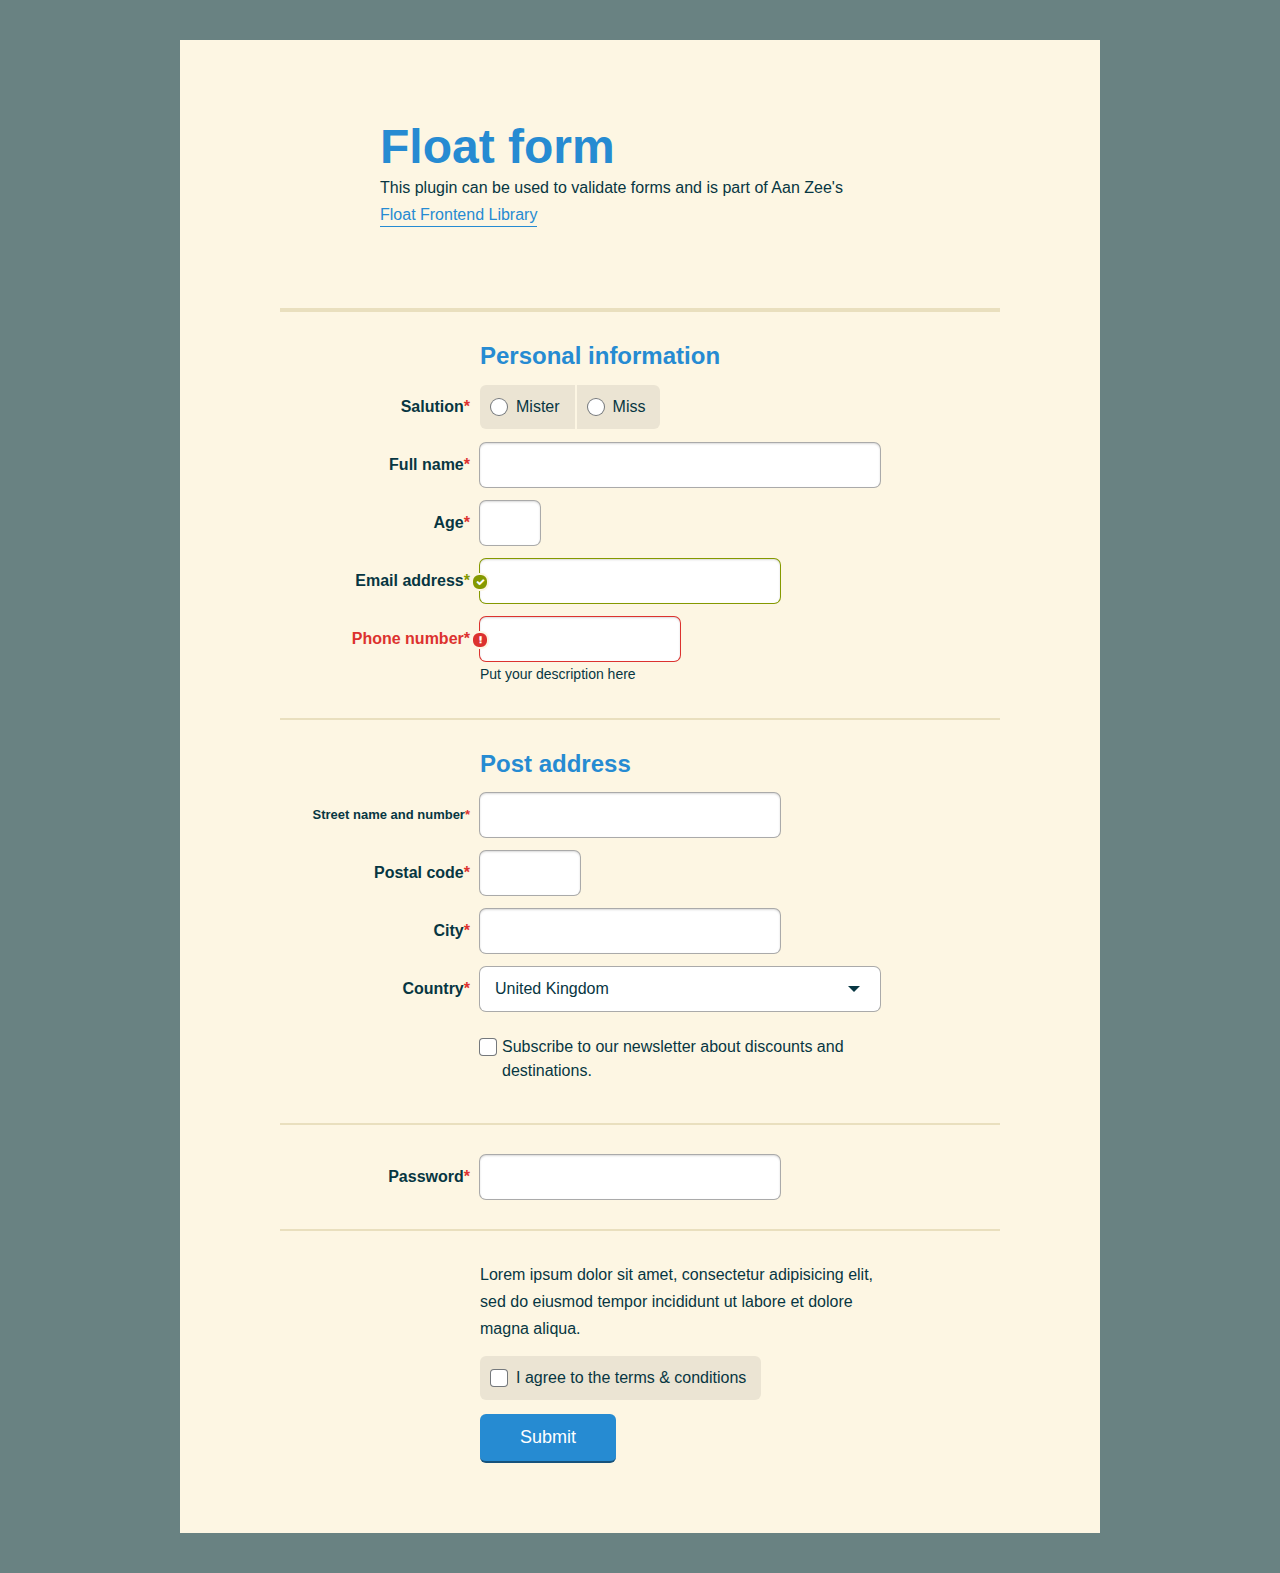
==== html/index.html @ d0cb0aff "Added icons for checkbox and validation" ====
<!DOCTYPE HTML>
<html lang="nl">
<head>
	<meta charset="utf-8">

	<title>Float form</title>
	<meta name="description" content="Simple forms" />

	<meta name="author" content="Aan Zee">
	<meta name="robots" content="index, follow">

	<!--[if lt IE 9]>
	<script src="http://html5shim.googlecode.com/svn/trunk/html5.js"></script>
	<![endif]-->

	<meta http-equiv="X-UA-Compatible" content="IE=edge,chrome=1">
	<meta name="viewport" content="initial-scale=1.0, maximum-scale=1, width=device-width, user-scalable=no">
	<meta name="format-detection" content="telephone=no">

	<link rel="stylesheet" href="../css/style.css">
</head>
<body>

	<div class="inner">

		<form action="#" class="flt-form">

			<div class="flt-form__intro">
				<h1 class="flt-form__title">Float form</h1>
				<p>This plugin can be used to validate forms and is part of Aan&nbsp;Zee's <a href="https://github.com/AanZee/Float">Float&nbsp;Frontend&nbsp;Library</a></p>
			</div>

			<fieldset class="flt-form__fieldset">

				<h2 class="flt-form__subtitle">Personal information</h2>

				<div class="flt-form__row flt-form__row-required" data-error-placement="prepend">
					<div class="flt-form__subbox">
						<label class="flt-form__label flt-form__label-required">Salution</label>
					</div>
					<div class="flt-form__mainbox">
						<div class="flt-form__inline-group">
							<label class="flt-form__label-radio flt-form__label-radio-solid"><input type="radio" name="salutation" id="salutation_mister" value="mister" required class="flt-form__input-radio flt-form__input-validate"><span class="flt-form__input-indicator"></span>Mister</label>
							<label class="flt-form__label-radio flt-form__label-radio-solid"><input type="radio" name="salutation" id="salutation_miss" value="miss" required class="flt-form__input-radio flt-form__input-validate"><span class="flt-form__input-indicator"></span>Miss</label>
						</div>
						<div class="flt-form__icon-holder">
							<i class="flt-form__icon-check"></i>
							<i class="flt-form__icon-exclamation"></i>
						</div>
					</div>
				</div>

				<div class="flt-form__row flt-form__row-required">
					<div class="flt-form__subbox">
						<label class="flt-form__label flt-form__label-required flt-form__label" for="full-name">Full name</label>
					</div>
					<div class="flt-form__mainbox" data-error-placement="append">
						<input type="text" name="full-name" id="full-name" class="flt-form__input flt-form__input-number flt-form__input-validate" required autocomplete="off" autocorrect="off" spellcheck="false" />
						<div class="flt-form__icon-holder">
							<i class="flt-form__icon-check"></i>
							<i class="flt-form__icon-exclamation"></i>
						</div>
					</div>
				</div>

				<div class="flt-form__row flt-form__row-required">
					<div class="flt-form__subbox">
						<label class="flt-form__label flt-form__label-required" for="age">Age</label>
					</div>
					<div class="flt-form__mainbox" data-error-placement="append">
						<input type="text" pattern="[0-9]*" name="age" id="age" class="flt-form__input flt-form__input-width-xs flt-form__input-validate" maxlength="3">
						<div class="flt-form__icon-holder">
							<i class="flt-form__icon-check"></i>
							<i class="flt-form__icon-exclamation"></i>
						</div>
					</div>
				</div>

				<div class="flt-form__row flt-form__row-required flt-form__row-valid">
					<div class="flt-form__subbox">
						<label class="flt-form__label flt-form__label-required" for="emailaddress">Email address</label>
					</div>
					<div class="flt-form__mainbox">
						<input type="email" name="emailaddress" id="emailaddress" class="flt-form__input flt-form__input-width-l flt-form__input-email flt-form__input-validate" data-error-placement="after" required autocomplete="off" autocorrect="off" spellcheck="false" />
						<div class="flt-form__icon-holder">
							<i class="flt-form__icon-check"></i>
							<i class="flt-form__icon-exclamation"></i>
						</div>
					</div>
				</div>

				<div class="flt-form__row flt-form__row-required flt-form__row-error">
					<div class="flt-form__subbox">
						<label class="flt-form__label flt-form__label-required" for="phonenumber">Phone number</label>
					</div>
					<div class="flt-form__mainbox">
						<input type="tel" name="phonenumber" id="phonenumber" class="flt-form__input flt-form__input-tel flt-form__input-width-m flt-form__input-validate" required autocomplete="off" autocorrect="off" spellcheck="false" />
						<p class="flt-form__description" data-error-placement="before">Put your description here</p>
						<div class="flt-form__icon-holder">
							<i class="flt-form__icon-check"></i>
							<i class="flt-form__icon-exclamation"></i>
						</div>
					</div>
				</div>

			</fieldset>

			<fieldset class="flt-form__fieldset">

				<h2 class="flt-form__subtitle">Post address</h2>

				<div class="flt-form__row flt-form__row-required">
					<div class="flt-form__subbox">
						<label class="flt-form__label flt-form__label-size-s flt-form__label-required" for="street">Street name and number</label>
					</div>
					<div class="flt-form__mainbox" data-error-placement="append">
						<input type="text" name="street" id="street" class="flt-form__input flt-form__input-text flt-form__input-width-l flt-form__input-validate" required autocomplete="off" autocorrect="off" spellcheck="false" />
						<div class="flt-form__icon-holder">
							<i class="flt-form__icon-check"></i>
							<i class="flt-form__icon-exclamation"></i>
						</div>
					</div>
				</div>

				<div class="flt-form__row flt-form__row-required">
					<div class="flt-form__subbox">
						<label class="flt-form__label flt-form__label-required" for="zipcode">Postal code</label>
					</div>
					<div class="flt-form__mainbox" data-error-placement="append">
						<input type="text" name="zipcode" id="zipcode" class="flt-form__input flt-form__input-width-s flt-form__input-text flt-form__input-validate" required autocomplete="off" autocorrect="off" spellcheck="false" />
						<div class="flt-form__icon-holder">
							<i class="flt-form__icon-check"></i>
							<i class="flt-form__icon-exclamation"></i>
						</div>
					</div>
				</div>

				<div class="flt-form__row flt-form__row-required">
					<div class="flt-form__subbox">
						<label class="flt-form__label flt-form__label-required" for="city">City</label>
					</div>
					<div class="flt-form__mainbox" data-error-placement="append">
						<input type="text" name="city" id="city" class="flt-form__input flt-form__input-text flt-form__input-width-l flt-form__input-validate" required autocomplete="off" autocorrect="off" spellcheck="false" />
						<div class="flt-form__icon-holder">
							<i class="flt-form__icon-check"></i>
							<i class="flt-form__icon-exclamation"></i>
						</div>
					</div>
				</div>

				<div class="flt-form__row flt-form__row-required">
					<div class="flt-form__subbox">
						<label class="flt-form__label flt-form__label-required">Country</label>
					</div>
					<div class="flt-form__mainbox" data-error-placement="append">
						<label class="flt-form__label-select">
							<select name="country" id="country" class="flt-form__input-select flt-form__input flt-form__input-validate" required>
								<option>Choose one...</option><option value="Afghanistan">Afghanistan</option><option value="Albania">Albania</option><option value="Algeria">Algeria</option><option value="American Samoa">American Samoa</option><option value="Andorra">Andorra</option><option value="Angola">Angola</option><option value="Anguilla">Anguilla</option><option value="Antarctica">Antarctica</option><option value="Antigua and Barbuda">Antigua and Barbuda</option><option value="Argentina">Argentina</option><option value="Armenia">Armenia</option><option value="Aruba">Aruba</option><option value="Australia">Australia</option><option value="Austria">Austria</option><option value="Azerbaijan">Azerbaijan</option><option value="Bahamas">Bahamas</option><option value="Bahrain">Bahrain</option><option value="Bangladesh">Bangladesh</option><option value="Barbados">Barbados</option><option value="Belarus">Belarus</option><option value="Belgium">Belgium</option><option value="Belize">Belize</option><option value="Benin">Benin</option><option value="Bermuda">Bermuda</option><option value="Bhutan">Bhutan</option><option value="Bolivia">Bolivia</option><option value="Bosnia and Herzegowina">Bosnia and Herzegowina</option><option value="Botswana">Botswana</option><option value="Bouvet Island">Bouvet Island</option><option value="Brazil">Brazil</option><option value="British Indian Ocean Territory">British Indian Ocean Territory</option><option value="Brunei Darussalam">Brunei Darussalam</option><option value="Bulgaria">Bulgaria</option><option value="Burkina Faso">Burkina Faso</option><option value="Burundi">Burundi</option><option value="Cambodia">Cambodia</option><option value="Cameroon">Cameroon</option><option value="Canada">Canada</option><option value="Cape Verde">Cape Verde</option><option value="Cayman Islands">Cayman Islands</option><option value="Central African Republic">Central African Republic</option><option value="Chad">Chad</option><option value="Chile">Chile</option><option value="China">China</option><option value="Christmas Island">Christmas Island</option><option value="Cocos (Keeling) Islands">Cocos (Keeling) Islands</option><option value="Colombia">Colombia</option><option value="Comoros">Comoros</option><option value="Congo">Congo</option><option value="Cook Islands">Cook Islands</option><option value="Costa Rica">Costa Rica</option><option value="Cote DIvoire">Cote DIvoire</option><option value="Croatia">Croatia</option><option value="Cuba">Cuba</option><option value="Cyprus">Cyprus</option><option value="Czech Republic">Czech Republic</option><option value="Denmark">Denmark</option><option value="Djibouti">Djibouti</option><option value="Dominica">Dominica</option><option value="Dominican Republic">Dominican Republic</option><option value="East Timor">East Timor</option><option value="Ecuador">Ecuador</option><option value="Egypt">Egypt</option><option value="El Salvador">El Salvador</option><option value="Equatorial Guinea">Equatorial Guinea</option><option value="Eritrea">Eritrea</option><option value="Estonia">Estonia</option><option value="Ethiopia">Ethiopia</option><option value="Falkland Islands (Malvinas)">Falkland Islands (Malvinas)</option><option value="Faroe Islands">Faroe Islands</option><option value="Fiji">Fiji</option><option value="Finland">Finland</option><option value="France">France</option><option value="France, Metropolitan">France, Metropolitan</option><option value="French Guiana">French Guiana</option><option value="French Polynesia">French Polynesia</option><option value="French Southern Territories">French Southern Territories</option><option value="Gabon">Gabon</option><option value="Gambia">Gambia</option><option value="Georgia">Georgia</option><option value="Germany">Germany</option><option value="Ghana">Ghana</option><option value="Gibraltar">Gibraltar</option><option value="Greece">Greece</option><option value="Greenland">Greenland</option><option value="Grenada">Grenada</option><option value="Guadeloupe">Guadeloupe</option><option value="Guam">Guam</option><option value="Guatemala">Guatemala</option><option value="Guinea">Guinea</option><option value="Guinea-bissau">Guinea-bissau</option><option value="Guyana">Guyana</option><option value="Haiti">Haiti</option><option value="Heard and Mc Donald Islands">Heard and Mc Donald Islands</option><option value="Honduras">Honduras</option><option value="Hong Kong">Hong Kong</option><option value="Hungary">Hungary</option><option value="Iceland">Iceland</option><option value="India">India</option><option value="Indonesia">Indonesia</option><option value="Iran (Islamic Republic of)">Iran (Islamic Republic of)</option><option value="Iraq">Iraq</option><option value="Ireland">Ireland</option><option value="Israel">Israel</option><option value="Italy">Italy</option><option value="Jamaica">Jamaica</option><option value="Japan">Japan</option><option value="Jordan">Jordan</option><option value="Kazakhstan">Kazakhstan</option><option value="Kenya">Kenya</option><option value="Kiribati">Kiribati</option><option value="Korea, Democratic Peoples Republic of">Korea, Democratic Peoples Republic of</option><option value="Korea, Republic of">Korea, Republic of</option><option value="Kuwait">Kuwait</option><option value="Kyrgyzstan">Kyrgyzstan</option><option value="Lao Peoples Democratic Republic">Lao Peoples Democratic Republic</option><option value="Latvia">Latvia</option><option value="Lebanon">Lebanon</option><option value="Lesotho">Lesotho</option><option value="Liberia">Liberia</option><option value="Libyan Arab Jamahiriya">Libyan Arab Jamahiriya</option><option value="Liechtenstein">Liechtenstein</option><option value="Lithuania">Lithuania</option><option value="Luxembourg">Luxembourg</option><option value="Macau">Macau</option><option value="Macedonia, The Former Yugoslav Republic of">Macedonia, The Former Yugoslav Republic of</option><option value="Madagascar">Madagascar</option><option value="Malawi">Malawi</option><option value="Malaysia">Malaysia</option><option value="Maldives">Maldives</option><option value="Mali">Mali</option><option value="Malta">Malta</option><option value="Marshall Islands">Marshall Islands</option><option value="Martinique">Martinique</option><option value="Mauritania">Mauritania</option><option value="Mauritius">Mauritius</option><option value="Mayotte">Mayotte</option><option value="Mexico">Mexico</option><option value="Micronesia, Federated States of">Micronesia, Federated States of</option><option value="Moldova, Republic of">Moldova, Republic of</option><option value="Monaco">Monaco</option><option value="Mongolia">Mongolia</option><option value="Montserrat">Montserrat</option><option value="Morocco">Morocco</option><option value="Mozambique">Mozambique</option><option value="Myanmar">Myanmar</option><option value="Namibia">Namibia</option><option value="Nauru">Nauru</option><option value="Nepal">Nepal</option><option value="Netherlands">Netherlands</option><option value="Netherlands Antilles">Netherlands Antilles</option><option value="New Caledonia">New Caledonia</option><option value="New Zealand">New Zealand</option><option value="Nicaragua">Nicaragua</option><option value="Niger">Niger</option><option value="Nigeria">Nigeria</option><option value="Niue">Niue</option><option value="Norfolk Island">Norfolk Island</option><option value="Northern Mariana Islands">Northern Mariana Islands</option><option value="Norway">Norway</option><option value="Oman">Oman</option><option value="Pakistan">Pakistan</option><option value="Palau">Palau</option><option value="Panama">Panama</option><option value="Papua New Guinea">Papua New Guinea</option><option value="Paraguay">Paraguay</option><option value="Peru">Peru</option><option value="Philippines">Philippines</option><option value="Pitcairn">Pitcairn</option><option value="Poland">Poland</option><option value="Portugal">Portugal</option><option value="Puerto Rico">Puerto Rico</option><option value="Qatar">Qatar</option><option value="Reunion">Reunion</option><option value="Romania">Romania</option><option value="Russian Federation">Russian Federation</option><option value="Rwanda">Rwanda</option><option value="Saint Kitts and Nevis">Saint Kitts and Nevis</option><option value="Saint Lucia">Saint Lucia</option><option value="Saint Vincent and the Grenadines">Saint Vincent and the Grenadines</option><option value="Samoa">Samoa</option><option value="San Marino">San Marino</option><option value="Sao Tome and Principe">Sao Tome and Principe</option><option value="Saudi Arabia">Saudi Arabia</option><option value="Senegal">Senegal</option><option value="Seychelles">Seychelles</option><option value="Sierra Leone">Sierra Leone</option><option value="Singapore">Singapore</option><option value="Slovakia (Slovak Republic)">Slovakia (Slovak Republic)</option><option value="Slovenia">Slovenia</option><option value="Solomon Islands">Solomon Islands</option><option value="Somalia">Somalia</option><option value="South Africa">South Africa</option><option value="South Georgia and the South Sandwich Islands">South Georgia and the South Sandwich Islands</option><option value="Spain">Spain</option><option value="Sri Lanka">Sri Lanka</option><option value="St. Helena">St. Helena</option><option value="St. Pierre and Miquelon">St. Pierre and Miquelon</option><option value="Sudan">Sudan</option><option value="Suriname">Suriname</option><option value="Svalbard and Jan Mayen Islands">Svalbard and Jan Mayen Islands</option><option value="Swaziland">Swaziland</option><option value="Sweden">Sweden</option><option value="Switzerland">Switzerland</option><option value="Syrian Arab Republic">Syrian Arab Republic</option><option value="Taiwan">Taiwan</option><option value="Tajikistan">Tajikistan</option><option value="Tanzania, United Republic of">Tanzania, United Republic of</option><option value="Thailand">Thailand</option><option value="Togo">Togo</option><option value="Tokelau">Tokelau</option><option value="Tonga">Tonga</option><option value="Trinidad and Tobago">Trinidad and Tobago</option><option value="Tunisia">Tunisia</option><option value="Turkey">Turkey</option><option value="Turkmenistan">Turkmenistan</option><option value="Turks and Caicos Islands">Turks and Caicos Islands</option><option value="Tuvalu">Tuvalu</option><option value="Uganda">Uganda</option><option value="Ukraine">Ukraine</option>							<option value="United Arab Emirates">United Arab Emirates</option><option value="United Kingdom" selected>United Kingdom</option><option value="United States">United States</option><option value="United States Minor Outlying Islands">United States Minor Outlying Islands</option><option value="Uruguay">Uruguay</option><option value="Uzbekistan">Uzbekistan</option><option value="Vanuatu">Vanuatu</option><option value="Vatican City State (Holy See)">Vatican City State (Holy See)</option><option value="Venezuela">Venezuela</option><option value="Viet Nam">Viet Nam</option><option value="Virgin Islands (British)">Virgin Islands (British)</option><option value="Virgin Islands (U.S.)">Virgin Islands (U.S.)</option><option value="Wallis and Futuna Islands">Wallis and Futuna Islands</option><option value="Western Sahara">Western Sahara</option><option value="Yemen">Yemen</option><option value="Yugoslavia">Yugoslavia</option><option value="Zaire">Zaire</option><option value="Zambia">Zambia</option><option value="Zimbabwe">Zimbabwe</option>
							</select>
						</label>
						<div class="flt-form__icon-holder">
							<i class="flt-form__icon-check"></i>
							<i class="flt-form__icon-exclamation"></i>
						</div>
					</div>
				</div>

				<div class="flt-form__row">
					<div class="flt-form__mainbox">
						<label class="flt-form__label-checkbox"><input type="checkbox" name="newsletter" id="newsletter" class="flt-form__input-checkbox"><span class="flt-form__input-indicator"><i class="flt-form__icon-check"></i></span>Subscribe to our newsletter about discounts and destinations.</label>
					</div>
				</div>

			</fieldset>

			<fieldset class="flt-form__fieldset">

				<div class="flt-form__row flt-form__row-required">
					<div class="flt-form__subbox">
						<label class="flt-form__label flt-form__label-required" for="password">Password</label>
					</div>
					<div class="flt-form__mainbox">
						<input type="password" name="password" id="password" class="flt-form__input flt-form__input-width-l flt-form__input-password flt-form__input-validate" data-error-placement="after" required autocomplete="off" autocorrect="off" spellcheck="false" autocapitalize="off" />
						<!-- <label class="flt-form__label-checkbox"><input type="checkbox" name="toggle-password" id="toggle-password" class="flt-form__input-checkbox"><span class="flt-form__input-indicator"></span>Show password</label> -->
						<div class="flt-form__icon-holder">
							<i class="flt-form__icon-check"></i>
							<i class="flt-form__icon-exclamation"></i>
						</div>
					</div>
				</div>

			</fieldset>

			<fieldset class="flt-form__fieldset">

				<div class="flt-form__row">
					<div class="flt-form__mainbox">
						<p>Lorem ipsum dolor sit amet, consectetur adipisicing elit, sed do eiusmod
						tempor incididunt ut labore et dolore magna aliqua.</p>
					</div>
				</div>

				<div class="flt-form__row flt-form__row-required" data-error-placement="prepend">
					<div class="flt-form__mainbox">
						<div class="flt-form__inline-group">
							<label class="flt-form__label-checkbox flt-form__label-checkbox-solid"><input type="checkbox" name="agree-terms" id="agree-terms" class="flt-form__input-checkbox flt-form__input-validate" required><span class="flt-form__input-indicator"><i class="flt-form__icon-check"></i></span>I agree to the terms &amp; conditions</label>
						</div>
						<div class="flt-form__icon-holder">
							<i class="flt-form__icon-check"></i>
							<i class="flt-form__icon-exclamation"></i>
						</div>
					</div>
				</div>

				<div class="flt-form__row">
					<div class="flt-form__mainbox">
						<input type="submit" value="Submit" class="flt-form__submit" />
					</div>
				</div>

			</fieldset>

		</form>


	</div>

	<!-- Javascript -->
	<script src="http://ajax.googleapis.com/ajax/libs/jquery/1.11.0/jquery.min.js"></script>
	<script>window.jQuery || document.write('<script src="../js/jquery-1.11.0.min.js"><\/script>')</script>

	<script src="../js/form-validate.js"></script>
	<script src="../js/form-validate-nl.js"></script>
	<script>
		$('.flt-form').formValidate({
			language: 'nl'
		});
	</script>

</body>
</html>
---- css/style.css ----
@font-face { font-family: 'icomoon'; src: url("../icons/icomoon.eot?z9joyf"); src: url("../icons/icomoon.eot?#iefixz9joyf") format("embedded-opentype"), url("../icons/icomoon.woff?z9joyf") format("woff"), url("../icons/icomoon.ttf?z9joyf") format("truetype"), url("../icons/icomoon.svg?z9joyf#icomoon") format("svg"); font-weight: normal; font-style: normal; }

[class^="flt-form__icon-"], [class*=" flt-form__icon-"] { font-family: 'icomoon'; speak: none; font-style: normal; font-weight: normal; font-variant: normal; text-transform: none; line-height: 1; /* Better Font Rendering =========== */ -webkit-font-smoothing: antialiased; -moz-osx-font-smoothing: grayscale; }

.flt-form__icon-check:before { content: "\f00c"; }

.flt-form__icon-exclamation:before { content: "\f12a"; }

html, body, div, span, applet, object, iframe, h1, h2, h3, h4, h5, h6, p, blockquote, pre, a, abbr, acronym, address, big, cite, code, del, dfn, em, img, ins, kbd, q, s, samp, small, strike, strong, sub, sup, tt, var, b, u, i, center, dl, dt, dd, ol, ul, li, fieldset, form, label, legend, input, table, caption, tbody, tfoot, thead, tr, th, td, article, aside, canvas, details, embed, figure, figcaption, footer, header, hgroup, menu, nav, output, ruby, section, summary, time, mark, audio, video { margin: 0; padding: 0; border: 0; font-size: 100%; font: inherit; vertical-align: baseline; }

/* HTML5 display-role reset for older browsers */
article, aside, details, figcaption, figure, footer, header, hgroup, menu, nav, section, main { display: block; }

body { line-height: 1; }

ol, ul { list-style: none; }

blockquote, q { quotes: none; }

blockquote:before, blockquote:after, q:before, q:after { content: ''; content: none; }

table { border-collapse: collapse; border-spacing: 0; }

* { box-sizing: border-box; -moz-box-sizing: border-box; -webkit-box-sizing: border-box; }

strong, th { font-weight: bold; }

em, i { font-style: italic; }

input[type="submit"], input[type="button"], button { -webkit-appearance: none; -moz-appearance: none; appearance: none; }

:focus { outline: none; }

::-moz-focus-inner { border: 0; }

label { -webkit-touch-callout: none; -webkit-user-select: none; -khtml-user-select: none; -moz-user-select: none; -ms-user-select: none; user-select: none; outline-style: none; }

body { font-family: "Helvetica Neue", Helvetica, Arial, sans-serif; font-size: 18px; line-height: 27px; color: #073642; word-wrap: break-word; min-width: 320px; background: #698282; -webkit-font-smoothing: antialiased; -webkit-text-size-adjust: none; -webkit-tap-highlight-color: rgba(0, 0, 0, 0); -moz-osx-font-smoothing: grayscale; }

.inner { margin: 0 auto; position: relative; background-color: #fdf6e3; }

a { color: #268bd2; text-decoration: none; padding-bottom: 3px; border-bottom: 1px solid #268bd2; }

.flt-form { font-size: 16px; padding-bottom: 40px; }
.flt-form label[for] { cursor: pointer; }

.flt-form__intro { border-bottom: 4px solid #e9dfbe; }

.flt-form__title { font-size: 48px; line-height: 54px; font-weight: bold; color: #268bd2; }

.flt-form__fieldset { border-bottom: 2px solid #e9dfbe; }
.flt-form__fieldset > *:first-child { padding-top: 0; margin-top: 0; }
.flt-form__fieldset > *:last-child { padding-bottom: 0; margin-bottom: 0; }
.flt-form__fieldset:last-child { border-bottom: none; }

.flt-form__subtitle { font-size: 24px; font-weight: bold; color: #268bd2; margin-top: 27px; margin-bottom: 9px; }

.flt-form__row { padding: 7px 0; }
.flt-form__row > .flt-form__error-box .flt-form__error-message { position: relative; }
.flt-form__row > .flt-form__error-box .flt-form__error-message:before { width: 0; height: 0; border-left: 8px solid transparent; border-right: 8px solid transparent; border-top: 8px solid white; pointer-events: none; position: absolute; left: 15px; content: ""; margin-left: -8px; bottom: -7px; z-index: 2; }
.flt-form__row > .flt-form__error-box .flt-form__error-message:after { width: 0; height: 0; border-left: 8px solid transparent; border-right: 8px solid transparent; border-top: 8px solid #aaaaaa; pointer-events: none; position: absolute; left: 15px; content: ""; margin-left: -8px; bottom: -8px; }

.flt-form__mainbox { position: relative; }
.flt-form__mainbox:before, .flt-form__mainbox:after { content: " "; display: table; }
.flt-form__mainbox:after { clear: both; }
.flt-form__mainbox .flt-form__error-message { position: relative; }
.flt-form__mainbox .flt-form__error-message:before { width: 0; height: 0; border-left: 8px solid transparent; border-right: 8px solid transparent; border-bottom: 8px solid white; pointer-events: none; position: absolute; left: 15px; content: ""; margin-left: -8px; top: -7px; z-index: 2; }
.flt-form__mainbox .flt-form__error-message:after { width: 0; height: 0; border-left: 8px solid transparent; border-right: 8px solid transparent; border-bottom: 8px solid #aaaaaa; pointer-events: none; position: absolute; left: 15px; content: ""; margin-left: -8px; top: -8px; }

.flt-form__inline-group:before, .flt-form__inline-group:after { content: " "; display: table; }
.flt-form__inline-group:after { clear: both; }

.flt-form__icon-holder .flt-form__icon-check, .flt-form__icon-holder .flt-form__icon-exclamation { width: 18px; height: 18px; line-height: 16px; border-radius: 8px; text-align: center; color: white; font-size: 9px; position: absolute; left: -9px; top: 14px; border: 2px solid #fdf6e3; display: none; }
.flt-form__icon-holder .flt-form__icon-check { background-color: #859900; }
.flt-form__icon-holder .flt-form__icon-exclamation { background-color: #dc322f; }

.flt-form__input { -webkit-appearance: none; -moz-appearance: none; -ms-appearance: none; -o-appearance: none; appearance: none; -moz-box-sizing: border-box; -webkit-box-sizing: border-box; box-sizing: border-box; font-family: inherit; color: inherit; border-radius: 6px; padding: 10px 15px; height: 44px; font-size: 16px; line-height: 24px; background-color: white; box-shadow: 0 0 0 1px #aaaaaa, inset 0 1px 2px rgba(0, 0, 0, 0.15); }
.flt-form__input:focus { box-shadow: 0 0 0 2px #268bd2, inset 0 1px 2px rgba(0, 0, 0, 0.15); }

.flt-form__input-radio:focus ~ .flt-form__input-indicator, .flt-form__input-checkbox:focus ~ .flt-form__input-indicator { box-shadow: 0 0 0 2px #268bd2; }

.flt-form__input-radio:checked ~ .flt-form__input-indicator:before { background-color: #073642; }

.flt-form__input-checkbox:checked ~ .flt-form__input-indicator { color: #073642; }

.flt-form__input-radio, .flt-form__input-checkbox { position: absolute; opacity: 0; z-index: -1; }

.flt-form__input-select { -webkit-appearance: none; -moz-appearance: none; -ms-appearance: none; -o-appearance: none; appearance: none; font-family: inherit; cursor: pointer; display: inline-block; margin: 0; border: 0; outline: 0; padding: 10px 15px; height: 44px; font-size: 16px; line-height: 24px; background-color: white; border-radius: 6px; box-shadow: 0 0 0 1px #aaaaaa; }
.flt-form__input-select:focus { box-shadow: 0 0 0 2px #268bd2; }

/* Undo the Firefox inner focus ring */
.flt-form__input-select:-moz-focusring { color: transparent; text-shadow: 0 0 0 #073642; }

/* Hide the arrow in IE10 and up */
.flt-form__input-select::-ms-expand { display: none; }

/* Firefox hack to hide the arrow */
@-moz-document url-prefix() { .flt-form__input-select { text-indent: 0.01px; text-overflow: ''; padding-right: 20px; } }

/* IE9 hack to hide the arrow */
@media screen and (min-width: 0 \0) { .flt-form__input-select { z-index: 1; padding: 10px 15px; }
  .flt-form__label-select:after { z-index: 5; }
  .flt-form__label-select:before { position: absolute; top: 0; right: 15px; bottom: 0; z-index: 2; content: ""; display: block; width: 24px; background-color: white; }
  .flt-form__input-select:hover, .flt-form__input-select:focus, .flt-form__input-select:active { color: #073642; background-color: white; } }
.flt-form__label-select { position: relative; display: inline-block; }

/* Dropdown arrow */
.flt-form__label-select:after { position: absolute; top: 50%; right: 20px; display: inline-block; content: ""; width: 0; height: 0; margin-top: -3px; pointer-events: none; border-right: 6px solid transparent; border-bottom: 6px solid transparent; border-left: 6px solid transparent; border-top: 6px solid #073642; }

.flt-form__label { display: block; font-weight: bold; line-height: 24px; }

.flt-form__label-required:after { content: '*'; color: #dc322f; }

.flt-form__label-radio, .flt-form__label-checkbox { position: relative; cursor: pointer; float: left; line-height: 24px; padding-left: 22px; padding-right: 15px; margin-right: 2px; }
.flt-form__label-radio.flt-form__label-radio-solid, .flt-form__label-radio.flt-form__label-checkbox-solid, .flt-form__label-checkbox.flt-form__label-radio-solid, .flt-form__label-checkbox.flt-form__label-checkbox-solid { background-color: rgba(0, 0, 0, 0.07); padding-left: 36px; }
.flt-form__label-radio.flt-form__label-radio-solid:first-child, .flt-form__label-radio.flt-form__label-checkbox-solid:first-child, .flt-form__label-checkbox.flt-form__label-radio-solid:first-child, .flt-form__label-checkbox.flt-form__label-checkbox-solid:first-child { border-top-left-radius: 6px; border-bottom-left-radius: 6px; }
.flt-form__label-radio.flt-form__label-radio-solid:last-child, .flt-form__label-radio.flt-form__label-checkbox-solid:last-child, .flt-form__label-checkbox.flt-form__label-radio-solid:last-child, .flt-form__label-checkbox.flt-form__label-checkbox-solid:last-child { border-top-right-radius: 6px; border-bottom-right-radius: 6px; }
.flt-form__label-radio.flt-form__label-radio-solid .flt-form__input-indicator, .flt-form__label-radio.flt-form__label-checkbox-solid .flt-form__input-indicator, .flt-form__label-checkbox.flt-form__label-radio-solid .flt-form__input-indicator, .flt-form__label-checkbox.flt-form__label-checkbox-solid .flt-form__input-indicator { left: 11px; }
.flt-form__label-radio .flt-form__input-indicator, .flt-form__label-checkbox .flt-form__input-indicator { -webkit-touch-callout: none; -webkit-user-select: none; -khtml-user-select: none; -moz-user-select: none; -ms-user-select: none; user-select: none; outline-style: none; display: block; position: absolute; width: 16px; height: 16px; line-height: 16px; text-align: center; top: 14px; left: 0; color: white; background-color: white; box-shadow: 0 0 0 1px #74787c; }

.flt-form__label-radio .flt-form__input-indicator { border-radius: 50%; font-size: 20px; }
.flt-form__label-radio .flt-form__input-indicator:before { display: block; content: ''; width: 10px; height: 10px; border-radius: 50%; margin: 3px; background: white; }

.flt-form__label-checkbox .flt-form__input-indicator { border-radius: 3px; font-size: 12px; }
.flt-form__label-checkbox .flt-form__input-indicator .flt-form__icon-check { line-height: 16px; }

.flt-form__row-error .flt-form__label { color: #dc322f; }
.flt-form__row-error .flt-form__label-radio, .flt-form__row-error .flt-form__label-checkbox { background-color: rgba(220, 50, 47, 0.15); padding-left: 36px; }
.flt-form__row-error .flt-form__label-radio:first-child, .flt-form__row-error .flt-form__label-checkbox:first-child { border-top-left-radius: 6px; border-bottom-left-radius: 6px; }
.flt-form__row-error .flt-form__label-radio:last-child, .flt-form__row-error .flt-form__label-checkbox:last-child { border-top-right-radius: 6px; border-bottom-right-radius: 6px; }
.flt-form__row-error .flt-form__label-radio .flt-form__input-indicator, .flt-form__row-error .flt-form__label-checkbox .flt-form__input-indicator { left: 11px; }
.flt-form__row-error .flt-form__input-validate.flt-form__input { box-shadow: 0 0 0 1px #dc322f, inset 0 1px 2px rgba(0, 0, 0, 0.15); }
.flt-form__row-error .flt-form__input-validate.flt-form__input:focus { box-shadow: 0 0 0 2px #dc322f, inset 0 1px 2px rgba(0, 0, 0, 0.15); }
.flt-form__row-error .flt-form__icon-holder .flt-form__icon-exclamation { display: block; }

.flt-form__error-box { margin: 6px 0; }
.flt-form__error-box:before, .flt-form__error-box:after { content: " "; display: table; }
.flt-form__error-box:after { clear: both; }

.flt-form__error-message { float: left; background-color: white; color: #073642; padding: 6px 14px; max-width: 400px; border-radius: 6px; font-size: 14px; line-height: 21px; box-shadow: 0 0 0 1px #aaaaaa; }

.flt-form__row-valid .flt-form__icon-holder .flt-form__icon-check { display: block; }
.flt-form__row-valid .flt-form__label-required:after { content: '*'; color: #859900; }
.flt-form__row-valid .flt-form__input-validate.flt-form__input { box-shadow: 0 0 0 1px #859900, inset 0 1px 2px rgba(0, 0, 0, 0.15); }
.flt-form__row-valid .flt-form__input-validate.flt-form__input:focus { box-shadow: 0 0 0 2px #859900, inset 0 1px 2px rgba(0, 0, 0, 0.15); }

.flt-form__description { font-size: 14px; }

.flt-form__submit { cursor: pointer; padding: 10px 40px; font-size: 18px; border-radius: 6px; background-color: #268bd2; color: white; border-bottom: 2px solid #16527c; }
.flt-form__submit:hover, .flt-form__submit:focus { background-color: #3797db; }
.flt-form__submit:active { position: relative; top: 1px; border-bottom: none; margin-bottom: 2px; }

@media screen and (max-width: 719px) { .flt-form__intro { padding: 40px 20px; }
  .flt-form__fieldset { padding: 30px 20px; }
  .flt-form__label { margin-bottom: 3px; }
  .flt-form__mainbox { max-width: 400px; }
  .flt-form__label-radio, .flt-form__label-checkbox { padding-top: 10px; padding-bottom: 10px; }
  .flt-form__input { width: 100%; max-width: 400px; }
  .flt-form__input.flt-form__input-width-xs { max-width: 60px; }
  .flt-form__input.flt-form__input-width-s { max-width: 100px; }
  .flt-form__input.flt-form__input-width-m { max-width: 200px; }
  .flt-form__input.flt-form__input-width-l { max-width: 300px; } }
@media screen and (min-width: 720px) and (max-width: 959px) { .inner { margin-top: 20px; margin-bottom: 20px; width: 720px; }
  .flt-form { width: 720px; margin: 0 auto; }
  .flt-form__intro { padding: 80px 100px; }
  .flt-form__fieldset { padding: 30px 0; }
  .flt-form__subtitle { padding-left: 200px; }
  .flt-form__row:before, .flt-form__row:after { content: " "; display: table; }
  .flt-form__row:after { clear: both; }
  .flt-form__row > .flt-form__error-box { margin-left: 200px; }
  .flt-form__subbox { float: left; width: 200px; padding-right: 10px; text-align: right; }
  .flt-form__mainbox { float: right; width: 520px; padding-right: 120px; }
  .flt-form__label, .flt-form__label-radio, .flt-form__label-checkbox { padding-top: 10px; padding-bottom: 10px; }
  .flt-form__label.flt-form__label-size-xs { font-size: 12px; }
  .flt-form__label.flt-form__label-size-s { font-size: 13px; }
  .flt-form__label.flt-form__label-size-m { font-size: 14px; }
  .flt-form__label.flt-form__label-size-l { font-size: 15px; }
  .flt-form__input { width: 400px; }
  .flt-form__input.flt-form__input-width-xs { max-width: 60px; }
  .flt-form__input.flt-form__input-width-s { max-width: 100px; }
  .flt-form__input.flt-form__input-width-m { max-width: 200px; }
  .flt-form__input.flt-form__input-width-l { max-width: 300px; } }
@media screen and (min-width: 960px) { .inner { margin-top: 40px; margin-bottom: 40px; width: 920px; }
  .flt-form { width: 720px; margin: 0 auto; }
  .flt-form__intro { padding: 80px 100px; }
  .flt-form__fieldset { padding: 30px 0; }
  .flt-form__subtitle { padding-left: 200px; }
  .flt-form__row:before, .flt-form__row:after { content: " "; display: table; }
  .flt-form__row:after { clear: both; }
  .flt-form__row > .flt-form__error-box { margin-left: 200px; }
  .flt-form__subbox { float: left; width: 200px; padding-right: 10px; text-align: right; }
  .flt-form__mainbox { float: right; width: 520px; padding-right: 120px; }
  .flt-form__label, .flt-form__label-radio, .flt-form__label-checkbox { padding-top: 10px; padding-bottom: 10px; }
  .flt-form__label.flt-form__label-size-xs { font-size: 12px; }
  .flt-form__label.flt-form__label-size-s { font-size: 13px; }
  .flt-form__label.flt-form__label-size-m { font-size: 14px; }
  .flt-form__label.flt-form__label-size-l { font-size: 15px; }
  .flt-form__input { width: 400px; }
  .flt-form__input.flt-form__input-width-xs { max-width: 60px; }
  .flt-form__input.flt-form__input-width-s { max-width: 100px; }
  .flt-form__input.flt-form__input-width-m { max-width: 200px; }
  .flt-form__input.flt-form__input-width-l { max-width: 300px; } }
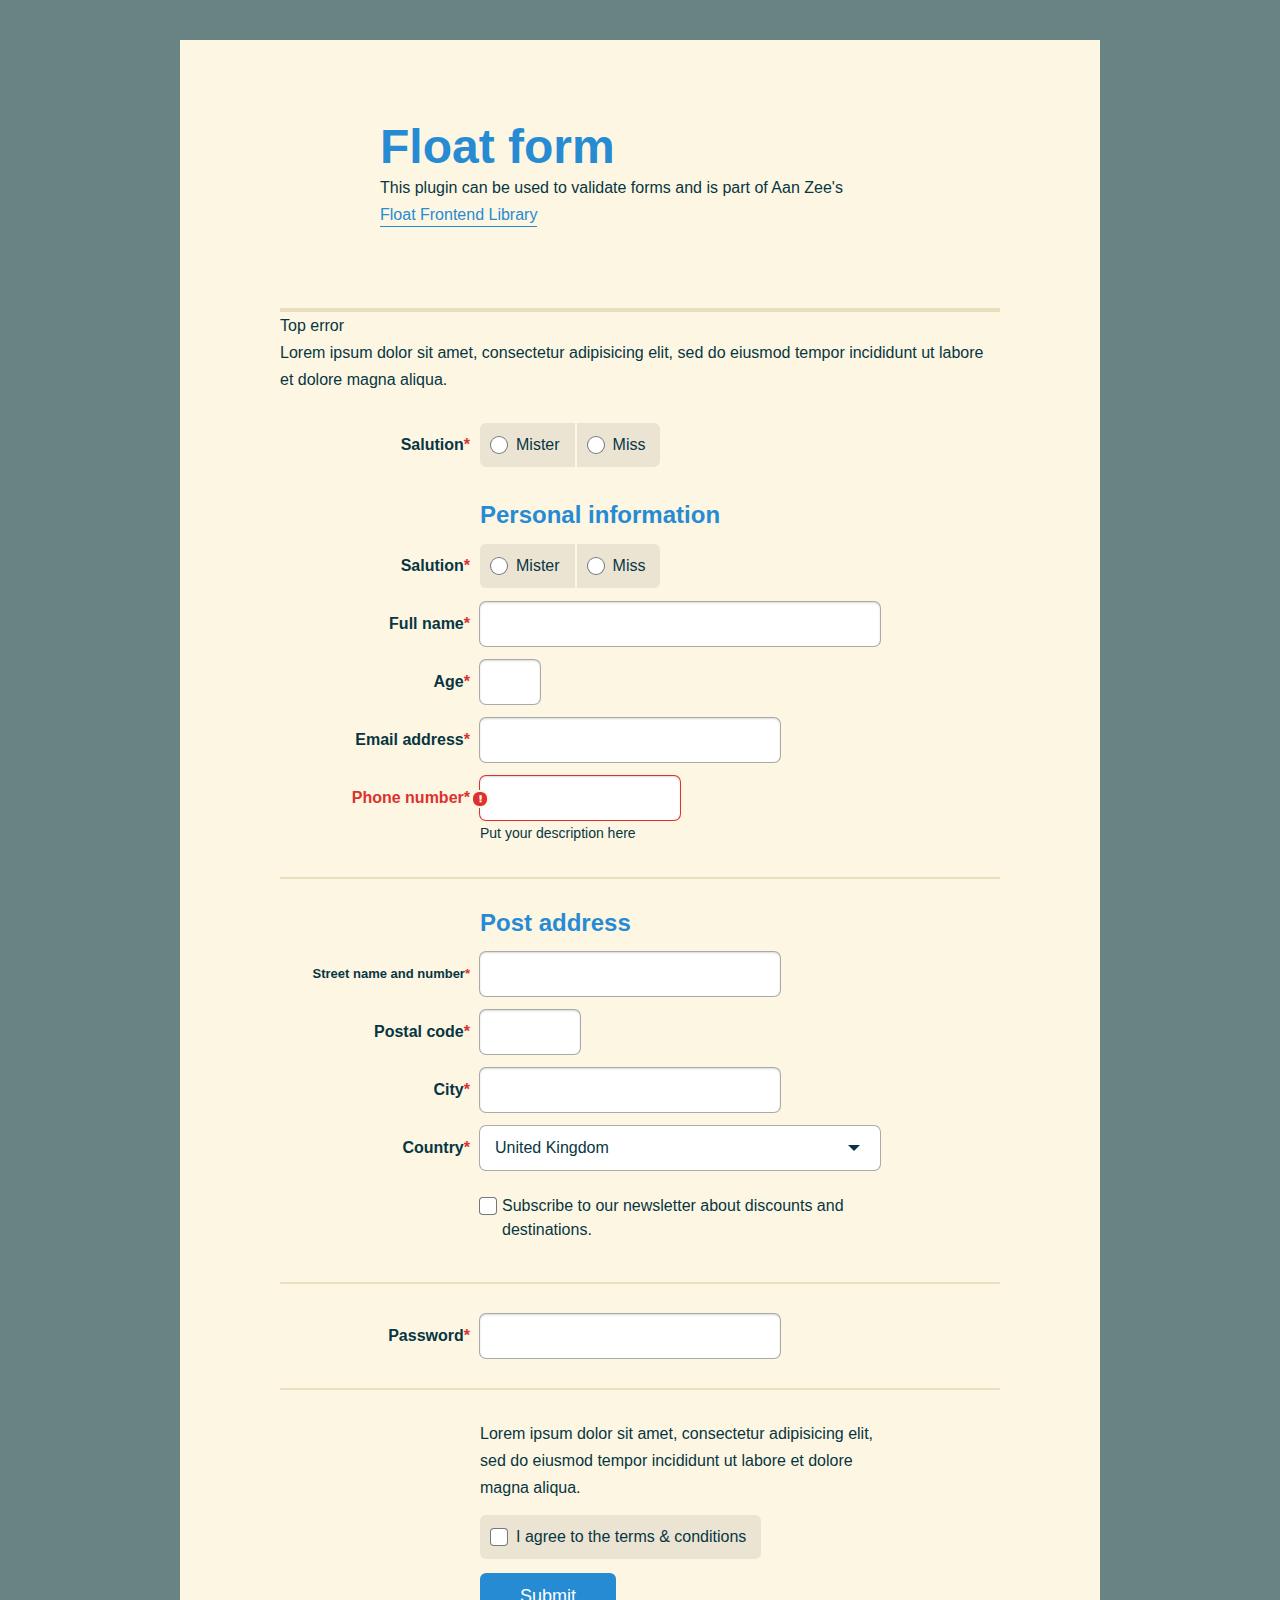
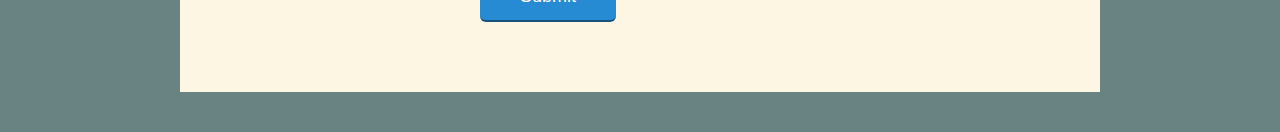
==== commit c88b87d6: "Validation werkt redelijk voor FormSubmit en met email/text" ====
--- a/html/index.html
+++ b/html/index.html
@@ -30,9 +30,13 @@
 				<p>This plugin can be used to validate forms and is part of Aan&nbsp;Zee's <a href="https://github.com/AanZee/Float">Float&nbsp;Frontend&nbsp;Library</a></p>
 			</div>
 
-			<fieldset class="flt-form__fieldset">
-
-				<h2 class="flt-form__subtitle">Personal information</h2>
+			<div class="flt-form__top-error">
+				<h2>Top error</h2>
+				<p>Lorem ipsum dolor sit amet, consectetur adipisicing elit, sed do eiusmod
+				tempor incididunt ut labore et dolore magna aliqua.</p>
+			</div>
+
+			<fieldset class="flt-form__fieldset">
 
 				<div class="flt-form__row flt-form__row-required" data-error-placement="prepend">
 					<div class="flt-form__subbox">
@@ -50,7 +54,25 @@
 					</div>
 				</div>
 
-				<div class="flt-form__row flt-form__row-required">
+				<h2 class="flt-form__subtitle">Personal information</h2>
+
+				<div class="flt-form__row flt-form__row-required" data-error-placement="prepend">
+					<div class="flt-form__subbox">
+						<label class="flt-form__label flt-form__label-required">Salution</label>
+					</div>
+					<div class="flt-form__mainbox">
+						<div class="flt-form__inline-group">
+							<label class="flt-form__label-radio flt-form__label-radio-solid"><input type="radio" name="salutation" id="salutation_mister" value="mister" required class="flt-form__input-radio flt-form__input-validate"><span class="flt-form__input-indicator"></span>Mister</label>
+							<label class="flt-form__label-radio flt-form__label-radio-solid"><input type="radio" name="salutation" id="salutation_miss" value="miss" required class="flt-form__input-radio flt-form__input-validate"><span class="flt-form__input-indicator"></span>Miss</label>
+						</div>
+						<div class="flt-form__icon-holder">
+							<i class="flt-form__icon-check"></i>
+							<i class="flt-form__icon-exclamation"></i>
+						</div>
+					</div>
+				</div>
+
+				<div class="flt-form__row flt-form__row-required" data-form-element="text">
 					<div class="flt-form__subbox">
 						<label class="flt-form__label flt-form__label-required flt-form__label" for="full-name">Full name</label>
 					</div>
@@ -60,7 +82,9 @@
 							<i class="flt-form__icon-check"></i>
 							<i class="flt-form__icon-exclamation"></i>
 						</div>
-					</div>
+						<div class="flt-form__messages"><!-- Message placeholder --></div>
+					</div>
+
 				</div>
 
 				<div class="flt-form__row flt-form__row-required">
@@ -73,10 +97,11 @@
 							<i class="flt-form__icon-check"></i>
 							<i class="flt-form__icon-exclamation"></i>
 						</div>
-					</div>
-				</div>
-
-				<div class="flt-form__row flt-form__row-required flt-form__row-valid">
+						<div class="flt-form__messages"><!-- Message placeholder --></div>
+					</div>
+				</div>
+
+				<div class="flt-form__row flt-form__row-required" data-form-element="email">
 					<div class="flt-form__subbox">
 						<label class="flt-form__label flt-form__label-required" for="emailaddress">Email address</label>
 					</div>
@@ -86,6 +111,7 @@
 							<i class="flt-form__icon-check"></i>
 							<i class="flt-form__icon-exclamation"></i>
 						</div>
+						<div class="flt-form__messages"><!-- Message placeholder --></div>
 					</div>
 				</div>
 
@@ -230,6 +256,7 @@
 	<script>window.jQuery || document.write('<script src="../js/jquery-1.11.0.min.js"><\/script>')</script>
 
 	<script src="../js/form-validate.js"></script>
+	<script src="../js/form-elements.js"></script>
 	<script src="../js/form-validate-nl.js"></script>
 	<script>
 		$('.flt-form').formValidate({
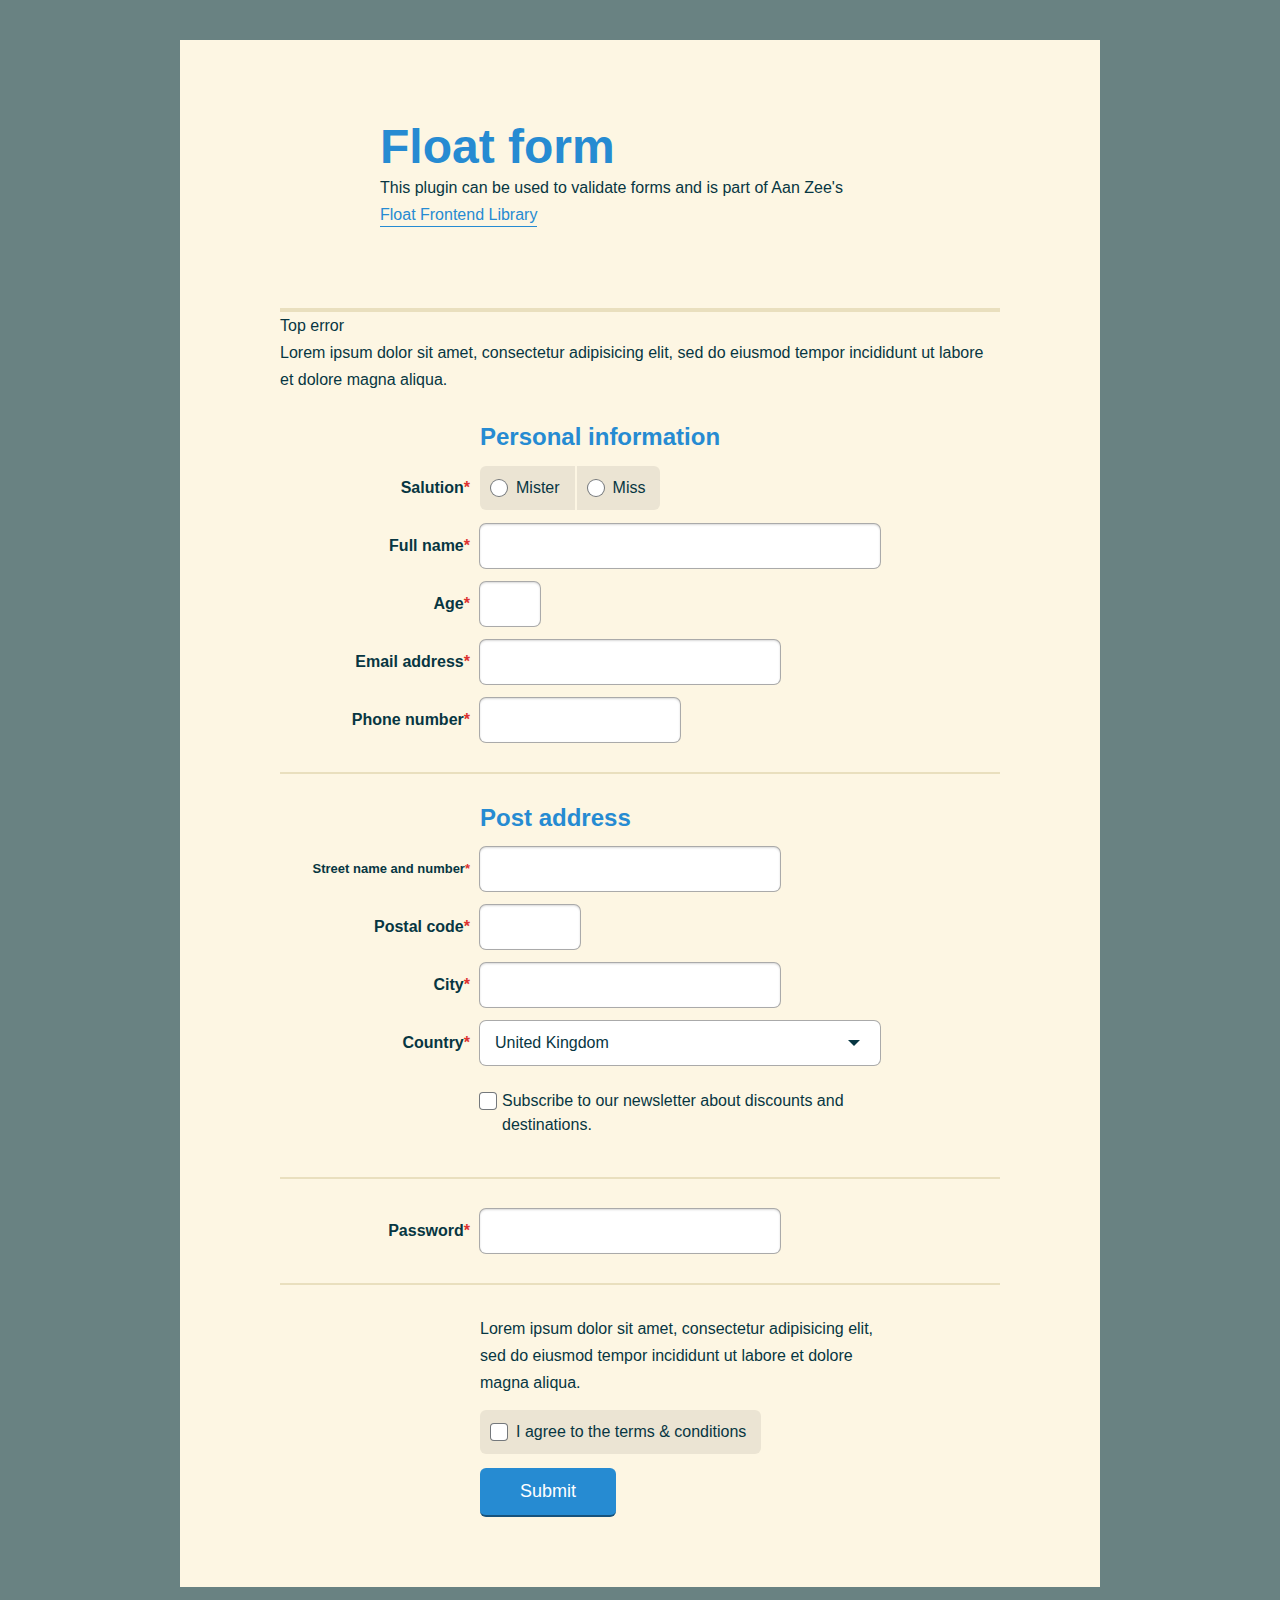
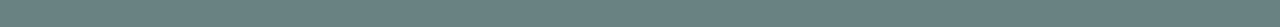
==== commit c7e6319e: "Support voor methods toevoegen en message fallback fix" ====
--- a/html/index.html
+++ b/html/index.html
@@ -38,6 +38,8 @@
 
 			<fieldset class="flt-form__fieldset">
 
+				<h2 class="flt-form__subtitle">Personal information</h2>
+
 				<div class="flt-form__row flt-form__row-required" data-error-placement="prepend">
 					<div class="flt-form__subbox">
 						<label class="flt-form__label flt-form__label-required">Salution</label>
@@ -54,24 +56,6 @@
 					</div>
 				</div>
 
-				<h2 class="flt-form__subtitle">Personal information</h2>
-
-				<div class="flt-form__row flt-form__row-required" data-error-placement="prepend">
-					<div class="flt-form__subbox">
-						<label class="flt-form__label flt-form__label-required">Salution</label>
-					</div>
-					<div class="flt-form__mainbox">
-						<div class="flt-form__inline-group">
-							<label class="flt-form__label-radio flt-form__label-radio-solid"><input type="radio" name="salutation" id="salutation_mister" value="mister" required class="flt-form__input-radio flt-form__input-validate"><span class="flt-form__input-indicator"></span>Mister</label>
-							<label class="flt-form__label-radio flt-form__label-radio-solid"><input type="radio" name="salutation" id="salutation_miss" value="miss" required class="flt-form__input-radio flt-form__input-validate"><span class="flt-form__input-indicator"></span>Miss</label>
-						</div>
-						<div class="flt-form__icon-holder">
-							<i class="flt-form__icon-check"></i>
-							<i class="flt-form__icon-exclamation"></i>
-						</div>
-					</div>
-				</div>
-
 				<div class="flt-form__row flt-form__row-required" data-form-element="text">
 					<div class="flt-form__subbox">
 						<label class="flt-form__label flt-form__label-required flt-form__label" for="full-name">Full name</label>
@@ -115,17 +99,17 @@
 					</div>
 				</div>
 
-				<div class="flt-form__row flt-form__row-required flt-form__row-error">
+				<div class="flt-form__row flt-form__row-required" data-form-element="phoneNL">
 					<div class="flt-form__subbox">
 						<label class="flt-form__label flt-form__label-required" for="phonenumber">Phone number</label>
 					</div>
 					<div class="flt-form__mainbox">
 						<input type="tel" name="phonenumber" id="phonenumber" class="flt-form__input flt-form__input-tel flt-form__input-width-m flt-form__input-validate" required autocomplete="off" autocorrect="off" spellcheck="false" />
-						<p class="flt-form__description" data-error-placement="before">Put your description here</p>
-						<div class="flt-form__icon-holder">
-							<i class="flt-form__icon-check"></i>
-							<i class="flt-form__icon-exclamation"></i>
-						</div>
+						<div class="flt-form__icon-holder">
+							<i class="flt-form__icon-check"></i>
+							<i class="flt-form__icon-exclamation"></i>
+						</div>
+						<div class="flt-form__messages"><!-- Message placeholder --></div>
 					</div>
 				</div>
 
@@ -256,6 +240,7 @@
 	<script>window.jQuery || document.write('<script src="../js/jquery-1.11.0.min.js"><\/script>')</script>
 
 	<script src="../js/form-validate.js"></script>
+	<script src="../js/form-methods.js"></script>
 	<script src="../js/form-elements.js"></script>
 	<script src="../js/form-validate-nl.js"></script>
 	<script>
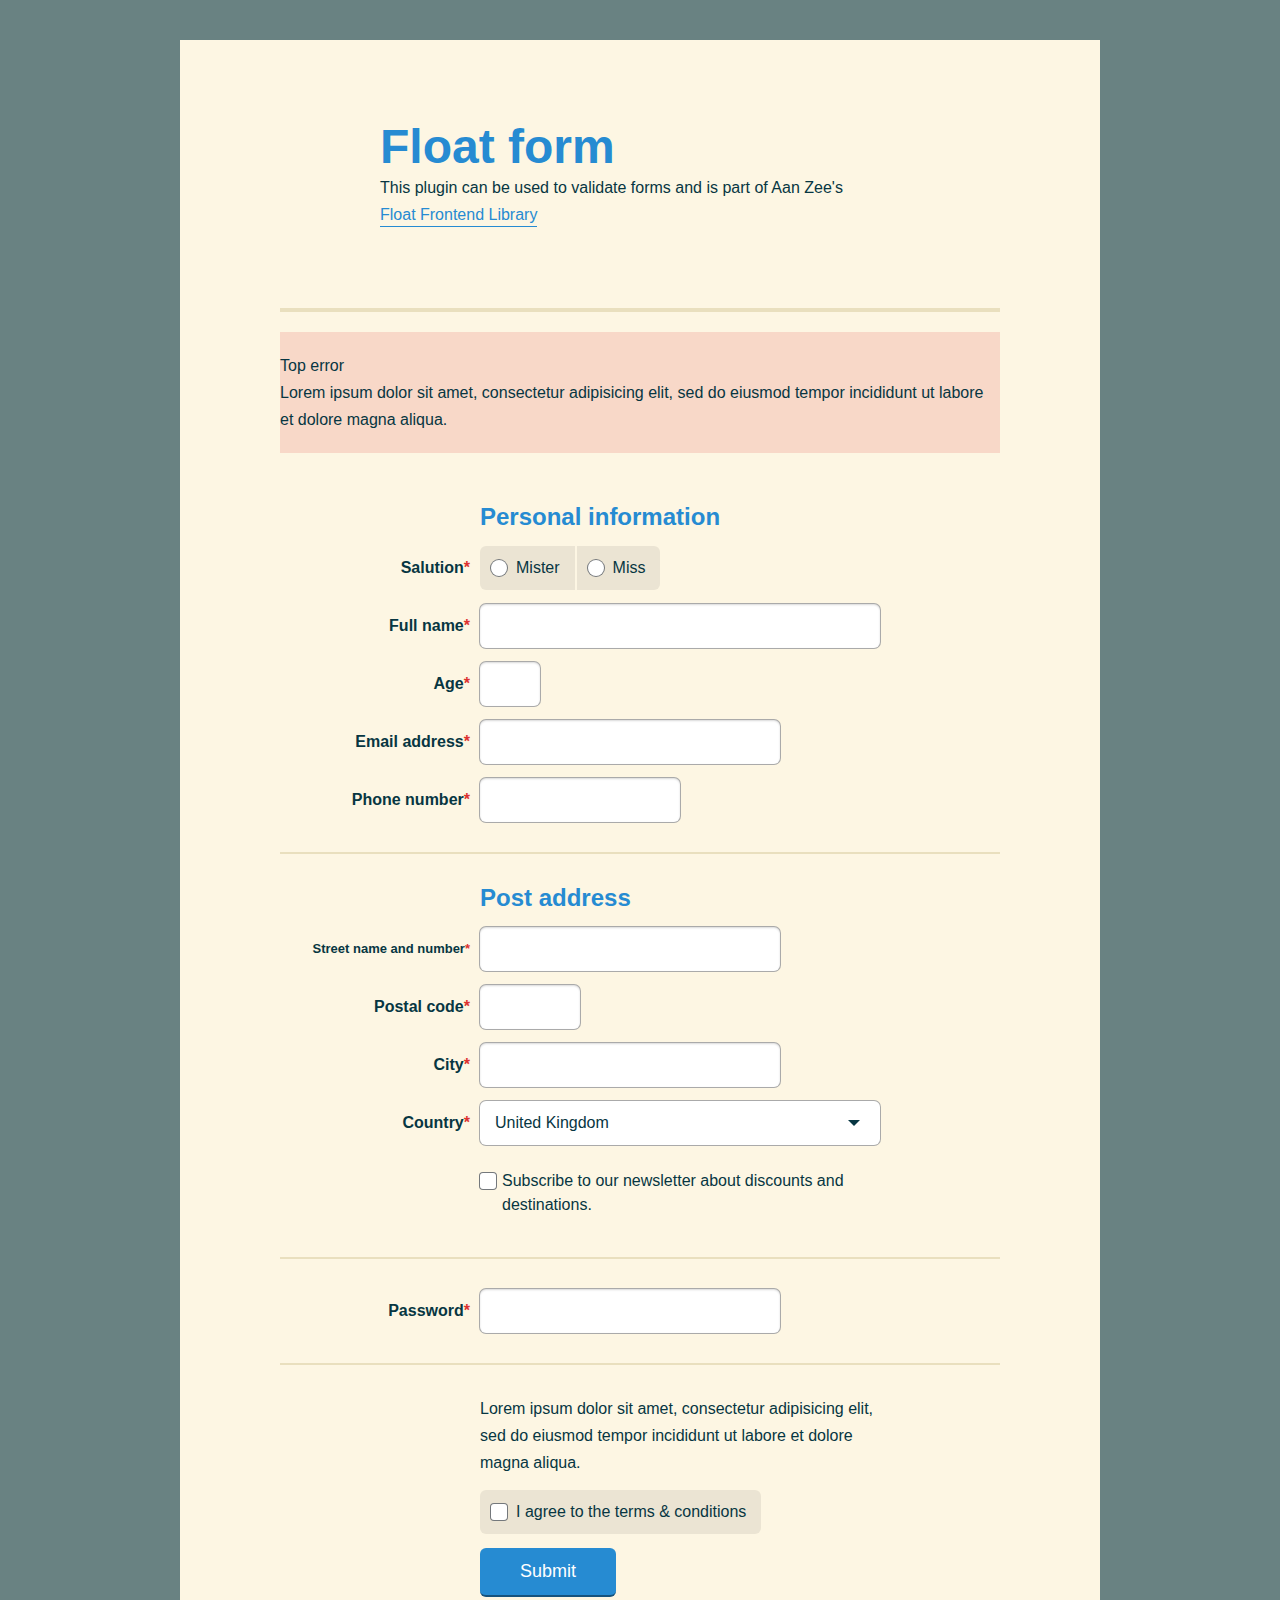
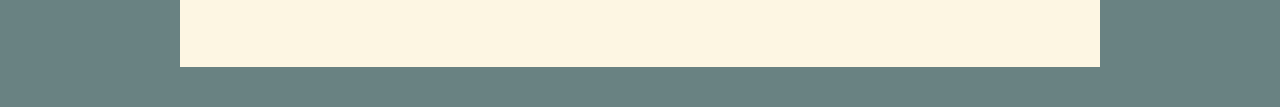
==== commit f8ef2251: "Merge branch 'master' of https://github.com/AanZee/validate" ====
--- a/html/index.html
+++ b/html/index.html
@@ -40,7 +40,7 @@
 
 				<h2 class="flt-form__subtitle">Personal information</h2>
 
-				<div class="flt-form__row flt-form__row-required" data-error-placement="prepend">
+				<div class="flt-form__row flt-form__row-required" data-form-element="radio">
 					<div class="flt-form__subbox">
 						<label class="flt-form__label flt-form__label-required">Salution</label>
 					</div>
@@ -53,6 +53,7 @@
 							<i class="flt-form__icon-check"></i>
 							<i class="flt-form__icon-exclamation"></i>
 						</div>
+						<div class="flt-form__messages"><!-- Message placeholder --></div>
 					</div>
 				</div>
 
@@ -60,7 +61,7 @@
 					<div class="flt-form__subbox">
 						<label class="flt-form__label flt-form__label-required flt-form__label" for="full-name">Full name</label>
 					</div>
-					<div class="flt-form__mainbox" data-error-placement="append">
+					<div class="flt-form__mainbox">
 						<input type="text" name="full-name" id="full-name" class="flt-form__input flt-form__input-number flt-form__input-validate" required autocomplete="off" autocorrect="off" spellcheck="false" />
 						<div class="flt-form__icon-holder">
 							<i class="flt-form__icon-check"></i>
@@ -71,11 +72,11 @@
 
 				</div>
 
-				<div class="flt-form__row flt-form__row-required">
+				<div class="flt-form__row flt-form__row-required" data-form-element="number">
 					<div class="flt-form__subbox">
 						<label class="flt-form__label flt-form__label-required" for="age">Age</label>
 					</div>
-					<div class="flt-form__mainbox" data-error-placement="append">
+					<div class="flt-form__mainbox">
 						<input type="text" pattern="[0-9]*" name="age" id="age" class="flt-form__input flt-form__input-width-xs flt-form__input-validate" maxlength="3">
 						<div class="flt-form__icon-holder">
 							<i class="flt-form__icon-check"></i>
@@ -90,7 +91,7 @@
 						<label class="flt-form__label flt-form__label-required" for="emailaddress">Email address</label>
 					</div>
 					<div class="flt-form__mainbox">
-						<input type="email" name="emailaddress" id="emailaddress" class="flt-form__input flt-form__input-width-l flt-form__input-email flt-form__input-validate" data-error-placement="after" required autocomplete="off" autocorrect="off" spellcheck="false" />
+						<input type="email" name="emailaddress" id="emailaddress" class="flt-form__input flt-form__input-width-l flt-form__input-email flt-form__input-validate" required autocomplete="off" autocorrect="off" spellcheck="false" />
 						<div class="flt-form__icon-holder">
 							<i class="flt-form__icon-check"></i>
 							<i class="flt-form__icon-exclamation"></i>
@@ -123,12 +124,13 @@
 					<div class="flt-form__subbox">
 						<label class="flt-form__label flt-form__label-size-s flt-form__label-required" for="street">Street name and number</label>
 					</div>
-					<div class="flt-form__mainbox" data-error-placement="append">
+					<div class="flt-form__mainbox">
 						<input type="text" name="street" id="street" class="flt-form__input flt-form__input-text flt-form__input-width-l flt-form__input-validate" required autocomplete="off" autocorrect="off" spellcheck="false" />
 						<div class="flt-form__icon-holder">
 							<i class="flt-form__icon-check"></i>
 							<i class="flt-form__icon-exclamation"></i>
 						</div>
+						<div class="flt-form__messages"><!-- Message placeholder --></div>
 					</div>
 				</div>
 
@@ -136,12 +138,13 @@
 					<div class="flt-form__subbox">
 						<label class="flt-form__label flt-form__label-required" for="zipcode">Postal code</label>
 					</div>
-					<div class="flt-form__mainbox" data-error-placement="append">
+					<div class="flt-form__mainbox">
 						<input type="text" name="zipcode" id="zipcode" class="flt-form__input flt-form__input-width-s flt-form__input-text flt-form__input-validate" required autocomplete="off" autocorrect="off" spellcheck="false" />
 						<div class="flt-form__icon-holder">
 							<i class="flt-form__icon-check"></i>
 							<i class="flt-form__icon-exclamation"></i>
 						</div>
+						<div class="flt-form__messages"><!-- Message placeholder --></div>
 					</div>
 				</div>
 
@@ -149,12 +152,13 @@
 					<div class="flt-form__subbox">
 						<label class="flt-form__label flt-form__label-required" for="city">City</label>
 					</div>
-					<div class="flt-form__mainbox" data-error-placement="append">
+					<div class="flt-form__mainbox">
 						<input type="text" name="city" id="city" class="flt-form__input flt-form__input-text flt-form__input-width-l flt-form__input-validate" required autocomplete="off" autocorrect="off" spellcheck="false" />
 						<div class="flt-form__icon-holder">
 							<i class="flt-form__icon-check"></i>
 							<i class="flt-form__icon-exclamation"></i>
 						</div>
+						<div class="flt-form__messages"><!-- Message placeholder --></div>
 					</div>
 				</div>
 
@@ -162,7 +166,7 @@
 					<div class="flt-form__subbox">
 						<label class="flt-form__label flt-form__label-required">Country</label>
 					</div>
-					<div class="flt-form__mainbox" data-error-placement="append">
+					<div class="flt-form__mainbox">
 						<label class="flt-form__label-select">
 							<select name="country" id="country" class="flt-form__input-select flt-form__input flt-form__input-validate" required>
 								<option>Choose one...</option><option value="Afghanistan">Afghanistan</option><option value="Albania">Albania</option><option value="Algeria">Algeria</option><option value="American Samoa">American Samoa</option><option value="Andorra">Andorra</option><option value="Angola">Angola</option><option value="Anguilla">Anguilla</option><option value="Antarctica">Antarctica</option><option value="Antigua and Barbuda">Antigua and Barbuda</option><option value="Argentina">Argentina</option><option value="Armenia">Armenia</option><option value="Aruba">Aruba</option><option value="Australia">Australia</option><option value="Austria">Austria</option><option value="Azerbaijan">Azerbaijan</option><option value="Bahamas">Bahamas</option><option value="Bahrain">Bahrain</option><option value="Bangladesh">Bangladesh</option><option value="Barbados">Barbados</option><option value="Belarus">Belarus</option><option value="Belgium">Belgium</option><option value="Belize">Belize</option><option value="Benin">Benin</option><option value="Bermuda">Bermuda</option><option value="Bhutan">Bhutan</option><option value="Bolivia">Bolivia</option><option value="Bosnia and Herzegowina">Bosnia and Herzegowina</option><option value="Botswana">Botswana</option><option value="Bouvet Island">Bouvet Island</option><option value="Brazil">Brazil</option><option value="British Indian Ocean Territory">British Indian Ocean Territory</option><option value="Brunei Darussalam">Brunei Darussalam</option><option value="Bulgaria">Bulgaria</option><option value="Burkina Faso">Burkina Faso</option><option value="Burundi">Burundi</option><option value="Cambodia">Cambodia</option><option value="Cameroon">Cameroon</option><option value="Canada">Canada</option><option value="Cape Verde">Cape Verde</option><option value="Cayman Islands">Cayman Islands</option><option value="Central African Republic">Central African Republic</option><option value="Chad">Chad</option><option value="Chile">Chile</option><option value="China">China</option><option value="Christmas Island">Christmas Island</option><option value="Cocos (Keeling) Islands">Cocos (Keeling) Islands</option><option value="Colombia">Colombia</option><option value="Comoros">Comoros</option><option value="Congo">Congo</option><option value="Cook Islands">Cook Islands</option><option value="Costa Rica">Costa Rica</option><option value="Cote DIvoire">Cote DIvoire</option><option value="Croatia">Croatia</option><option value="Cuba">Cuba</option><option value="Cyprus">Cyprus</option><option value="Czech Republic">Czech Republic</option><option value="Denmark">Denmark</option><option value="Djibouti">Djibouti</option><option value="Dominica">Dominica</option><option value="Dominican Republic">Dominican Republic</option><option value="East Timor">East Timor</option><option value="Ecuador">Ecuador</option><option value="Egypt">Egypt</option><option value="El Salvador">El Salvador</option><option value="Equatorial Guinea">Equatorial Guinea</option><option value="Eritrea">Eritrea</option><option value="Estonia">Estonia</option><option value="Ethiopia">Ethiopia</option><option value="Falkland Islands (Malvinas)">Falkland Islands (Malvinas)</option><option value="Faroe Islands">Faroe Islands</option><option value="Fiji">Fiji</option><option value="Finland">Finland</option><option value="France">France</option><option value="France, Metropolitan">France, Metropolitan</option><option value="French Guiana">French Guiana</option><option value="French Polynesia">French Polynesia</option><option value="French Southern Territories">French Southern Territories</option><option value="Gabon">Gabon</option><option value="Gambia">Gambia</option><option value="Georgia">Georgia</option><option value="Germany">Germany</option><option value="Ghana">Ghana</option><option value="Gibraltar">Gibraltar</option><option value="Greece">Greece</option><option value="Greenland">Greenland</option><option value="Grenada">Grenada</option><option value="Guadeloupe">Guadeloupe</option><option value="Guam">Guam</option><option value="Guatemala">Guatemala</option><option value="Guinea">Guinea</option><option value="Guinea-bissau">Guinea-bissau</option><option value="Guyana">Guyana</option><option value="Haiti">Haiti</option><option value="Heard and Mc Donald Islands">Heard and Mc Donald Islands</option><option value="Honduras">Honduras</option><option value="Hong Kong">Hong Kong</option><option value="Hungary">Hungary</option><option value="Iceland">Iceland</option><option value="India">India</option><option value="Indonesia">Indonesia</option><option value="Iran (Islamic Republic of)">Iran (Islamic Republic of)</option><option value="Iraq">Iraq</option><option value="Ireland">Ireland</option><option value="Israel">Israel</option><option value="Italy">Italy</option><option value="Jamaica">Jamaica</option><option value="Japan">Japan</option><option value="Jordan">Jordan</option><option value="Kazakhstan">Kazakhstan</option><option value="Kenya">Kenya</option><option value="Kiribati">Kiribati</option><option value="Korea, Democratic Peoples Republic of">Korea, Democratic Peoples Republic of</option><option value="Korea, Republic of">Korea, Republic of</option><option value="Kuwait">Kuwait</option><option value="Kyrgyzstan">Kyrgyzstan</option><option value="Lao Peoples Democratic Republic">Lao Peoples Democratic Republic</option><option value="Latvia">Latvia</option><option value="Lebanon">Lebanon</option><option value="Lesotho">Lesotho</option><option value="Liberia">Liberia</option><option value="Libyan Arab Jamahiriya">Libyan Arab Jamahiriya</option><option value="Liechtenstein">Liechtenstein</option><option value="Lithuania">Lithuania</option><option value="Luxembourg">Luxembourg</option><option value="Macau">Macau</option><option value="Macedonia, The Former Yugoslav Republic of">Macedonia, The Former Yugoslav Republic of</option><option value="Madagascar">Madagascar</option><option value="Malawi">Malawi</option><option value="Malaysia">Malaysia</option><option value="Maldives">Maldives</option><option value="Mali">Mali</option><option value="Malta">Malta</option><option value="Marshall Islands">Marshall Islands</option><option value="Martinique">Martinique</option><option value="Mauritania">Mauritania</option><option value="Mauritius">Mauritius</option><option value="Mayotte">Mayotte</option><option value="Mexico">Mexico</option><option value="Micronesia, Federated States of">Micronesia, Federated States of</option><option value="Moldova, Republic of">Moldova, Republic of</option><option value="Monaco">Monaco</option><option value="Mongolia">Mongolia</option><option value="Montserrat">Montserrat</option><option value="Morocco">Morocco</option><option value="Mozambique">Mozambique</option><option value="Myanmar">Myanmar</option><option value="Namibia">Namibia</option><option value="Nauru">Nauru</option><option value="Nepal">Nepal</option><option value="Netherlands">Netherlands</option><option value="Netherlands Antilles">Netherlands Antilles</option><option value="New Caledonia">New Caledonia</option><option value="New Zealand">New Zealand</option><option value="Nicaragua">Nicaragua</option><option value="Niger">Niger</option><option value="Nigeria">Nigeria</option><option value="Niue">Niue</option><option value="Norfolk Island">Norfolk Island</option><option value="Northern Mariana Islands">Northern Mariana Islands</option><option value="Norway">Norway</option><option value="Oman">Oman</option><option value="Pakistan">Pakistan</option><option value="Palau">Palau</option><option value="Panama">Panama</option><option value="Papua New Guinea">Papua New Guinea</option><option value="Paraguay">Paraguay</option><option value="Peru">Peru</option><option value="Philippines">Philippines</option><option value="Pitcairn">Pitcairn</option><option value="Poland">Poland</option><option value="Portugal">Portugal</option><option value="Puerto Rico">Puerto Rico</option><option value="Qatar">Qatar</option><option value="Reunion">Reunion</option><option value="Romania">Romania</option><option value="Russian Federation">Russian Federation</option><option value="Rwanda">Rwanda</option><option value="Saint Kitts and Nevis">Saint Kitts and Nevis</option><option value="Saint Lucia">Saint Lucia</option><option value="Saint Vincent and the Grenadines">Saint Vincent and the Grenadines</option><option value="Samoa">Samoa</option><option value="San Marino">San Marino</option><option value="Sao Tome and Principe">Sao Tome and Principe</option><option value="Saudi Arabia">Saudi Arabia</option><option value="Senegal">Senegal</option><option value="Seychelles">Seychelles</option><option value="Sierra Leone">Sierra Leone</option><option value="Singapore">Singapore</option><option value="Slovakia (Slovak Republic)">Slovakia (Slovak Republic)</option><option value="Slovenia">Slovenia</option><option value="Solomon Islands">Solomon Islands</option><option value="Somalia">Somalia</option><option value="South Africa">South Africa</option><option value="South Georgia and the South Sandwich Islands">South Georgia and the South Sandwich Islands</option><option value="Spain">Spain</option><option value="Sri Lanka">Sri Lanka</option><option value="St. Helena">St. Helena</option><option value="St. Pierre and Miquelon">St. Pierre and Miquelon</option><option value="Sudan">Sudan</option><option value="Suriname">Suriname</option><option value="Svalbard and Jan Mayen Islands">Svalbard and Jan Mayen Islands</option><option value="Swaziland">Swaziland</option><option value="Sweden">Sweden</option><option value="Switzerland">Switzerland</option><option value="Syrian Arab Republic">Syrian Arab Republic</option><option value="Taiwan">Taiwan</option><option value="Tajikistan">Tajikistan</option><option value="Tanzania, United Republic of">Tanzania, United Republic of</option><option value="Thailand">Thailand</option><option value="Togo">Togo</option><option value="Tokelau">Tokelau</option><option value="Tonga">Tonga</option><option value="Trinidad and Tobago">Trinidad and Tobago</option><option value="Tunisia">Tunisia</option><option value="Turkey">Turkey</option><option value="Turkmenistan">Turkmenistan</option><option value="Turks and Caicos Islands">Turks and Caicos Islands</option><option value="Tuvalu">Tuvalu</option><option value="Uganda">Uganda</option><option value="Ukraine">Ukraine</option>							<option value="United Arab Emirates">United Arab Emirates</option><option value="United Kingdom" selected>United Kingdom</option><option value="United States">United States</option><option value="United States Minor Outlying Islands">United States Minor Outlying Islands</option><option value="Uruguay">Uruguay</option><option value="Uzbekistan">Uzbekistan</option><option value="Vanuatu">Vanuatu</option><option value="Vatican City State (Holy See)">Vatican City State (Holy See)</option><option value="Venezuela">Venezuela</option><option value="Viet Nam">Viet Nam</option><option value="Virgin Islands (British)">Virgin Islands (British)</option><option value="Virgin Islands (U.S.)">Virgin Islands (U.S.)</option><option value="Wallis and Futuna Islands">Wallis and Futuna Islands</option><option value="Western Sahara">Western Sahara</option><option value="Yemen">Yemen</option><option value="Yugoslavia">Yugoslavia</option><option value="Zaire">Zaire</option><option value="Zambia">Zambia</option><option value="Zimbabwe">Zimbabwe</option>
@@ -172,6 +176,7 @@
 							<i class="flt-form__icon-check"></i>
 							<i class="flt-form__icon-exclamation"></i>
 						</div>
+						<div class="flt-form__messages"><!-- Message placeholder --></div>
 					</div>
 				</div>
 
@@ -190,12 +195,13 @@
 						<label class="flt-form__label flt-form__label-required" for="password">Password</label>
 					</div>
 					<div class="flt-form__mainbox">
-						<input type="password" name="password" id="password" class="flt-form__input flt-form__input-width-l flt-form__input-password flt-form__input-validate" data-error-placement="after" required autocomplete="off" autocorrect="off" spellcheck="false" autocapitalize="off" />
+						<input type="password" name="password" id="password" class="flt-form__input flt-form__input-width-l flt-form__input-password flt-form__input-validate" required autocomplete="off" autocorrect="off" spellcheck="false" autocapitalize="off" />
 						<!-- <label class="flt-form__label-checkbox"><input type="checkbox" name="toggle-password" id="toggle-password" class="flt-form__input-checkbox"><span class="flt-form__input-indicator"></span>Show password</label> -->
 						<div class="flt-form__icon-holder">
 							<i class="flt-form__icon-check"></i>
 							<i class="flt-form__icon-exclamation"></i>
 						</div>
+						<div class="flt-form__messages"><!-- Message placeholder --></div>
 					</div>
 				</div>
 
@@ -210,7 +216,7 @@
 					</div>
 				</div>
 
-				<div class="flt-form__row flt-form__row-required" data-error-placement="prepend">
+				<div class="flt-form__row flt-form__row-required">
 					<div class="flt-form__mainbox">
 						<div class="flt-form__inline-group">
 							<label class="flt-form__label-checkbox flt-form__label-checkbox-solid"><input type="checkbox" name="agree-terms" id="agree-terms" class="flt-form__input-checkbox flt-form__input-validate" required><span class="flt-form__input-indicator"><i class="flt-form__icon-check"></i></span>I agree to the terms &amp; conditions</label>
@@ -219,6 +225,7 @@
 							<i class="flt-form__icon-check"></i>
 							<i class="flt-form__icon-exclamation"></i>
 						</div>
+						<div class="flt-form__messages"><!-- Message placeholder --></div>
 					</div>
 				</div>
 
--- a/css/style.css
+++ b/css/style.css
@@ -47,6 +47,8 @@
 .flt-form__intro { border-bottom: 4px solid #e9dfbe; }
 
 .flt-form__title { font-size: 48px; line-height: 54px; font-weight: bold; color: #268bd2; }
+
+.flt-form__top-error { background-color: rgba(220, 50, 47, 0.15); margin: 20px 0; padding-top: 20px; padding-bottom: 20px; }
 
 .flt-form__fieldset { border-bottom: 2px solid #e9dfbe; }
 .flt-form__fieldset > *:first-child { padding-top: 0; margin-top: 0; }
@@ -56,16 +58,16 @@
 .flt-form__subtitle { font-size: 24px; font-weight: bold; color: #268bd2; margin-top: 27px; margin-bottom: 9px; }
 
 .flt-form__row { padding: 7px 0; }
-.flt-form__row > .flt-form__error-box .flt-form__error-message { position: relative; }
-.flt-form__row > .flt-form__error-box .flt-form__error-message:before { width: 0; height: 0; border-left: 8px solid transparent; border-right: 8px solid transparent; border-top: 8px solid white; pointer-events: none; position: absolute; left: 15px; content: ""; margin-left: -8px; bottom: -7px; z-index: 2; }
-.flt-form__row > .flt-form__error-box .flt-form__error-message:after { width: 0; height: 0; border-left: 8px solid transparent; border-right: 8px solid transparent; border-top: 8px solid #aaaaaa; pointer-events: none; position: absolute; left: 15px; content: ""; margin-left: -8px; bottom: -8px; }
+.flt-form__row > .flt-form__messages .flt-form__message-error { position: relative; }
+.flt-form__row > .flt-form__messages .flt-form__message-error:before { width: 0; height: 0; border-left: 8px solid transparent; border-right: 8px solid transparent; border-top: 8px solid white; pointer-events: none; position: absolute; left: 15px; content: ""; margin-left: -8px; bottom: -7px; z-index: 2; }
+.flt-form__row > .flt-form__messages .flt-form__message-error:after { width: 0; height: 0; border-left: 8px solid transparent; border-right: 8px solid transparent; border-top: 8px solid #aaaaaa; pointer-events: none; position: absolute; left: 15px; content: ""; margin-left: -8px; bottom: -8px; }
 
 .flt-form__mainbox { position: relative; }
 .flt-form__mainbox:before, .flt-form__mainbox:after { content: " "; display: table; }
 .flt-form__mainbox:after { clear: both; }
-.flt-form__mainbox .flt-form__error-message { position: relative; }
-.flt-form__mainbox .flt-form__error-message:before { width: 0; height: 0; border-left: 8px solid transparent; border-right: 8px solid transparent; border-bottom: 8px solid white; pointer-events: none; position: absolute; left: 15px; content: ""; margin-left: -8px; top: -7px; z-index: 2; }
-.flt-form__mainbox .flt-form__error-message:after { width: 0; height: 0; border-left: 8px solid transparent; border-right: 8px solid transparent; border-bottom: 8px solid #aaaaaa; pointer-events: none; position: absolute; left: 15px; content: ""; margin-left: -8px; top: -8px; }
+.flt-form__mainbox .flt-form__message-error { position: relative; }
+.flt-form__mainbox .flt-form__message-error:before { width: 0; height: 0; border-left: 8px solid transparent; border-right: 8px solid transparent; border-bottom: 8px solid white; pointer-events: none; position: absolute; left: 15px; content: ""; margin-left: -8px; top: -7px; z-index: 2; }
+.flt-form__mainbox .flt-form__message-error:after { width: 0; height: 0; border-left: 8px solid transparent; border-right: 8px solid transparent; border-bottom: 8px solid #aaaaaa; pointer-events: none; position: absolute; left: 15px; content: ""; margin-left: -8px; top: -8px; }
 
 .flt-form__inline-group:before, .flt-form__inline-group:after { content: " "; display: table; }
 .flt-form__inline-group:after { clear: both; }
@@ -133,11 +135,10 @@
 .flt-form__row-error .flt-form__input-validate.flt-form__input:focus { box-shadow: 0 0 0 2px #dc322f, inset 0 1px 2px rgba(0, 0, 0, 0.15); }
 .flt-form__row-error .flt-form__icon-holder .flt-form__icon-exclamation { display: block; }
 
-.flt-form__error-box { margin: 6px 0; }
-.flt-form__error-box:before, .flt-form__error-box:after { content: " "; display: table; }
-.flt-form__error-box:after { clear: both; }
-
-.flt-form__error-message { float: left; background-color: white; color: #073642; padding: 6px 14px; max-width: 400px; border-radius: 6px; font-size: 14px; line-height: 21px; box-shadow: 0 0 0 1px #aaaaaa; }
+.flt-form__messages:before, .flt-form__messages:after { content: " "; display: table; }
+.flt-form__messages:after { clear: both; }
+
+.flt-form__message-error { float: left; background-color: white; color: #073642; padding: 6px 14px; max-width: 400px; border-radius: 6px; font-size: 14px; line-height: 21px; box-shadow: 0 0 0 1px #aaaaaa; margin: 6px 0; }
 
 .flt-form__row-valid .flt-form__icon-holder .flt-form__icon-check { display: block; }
 .flt-form__row-valid .flt-form__label-required:after { content: '*'; color: #859900; }
@@ -167,7 +168,7 @@
   .flt-form__subtitle { padding-left: 200px; }
   .flt-form__row:before, .flt-form__row:after { content: " "; display: table; }
   .flt-form__row:after { clear: both; }
-  .flt-form__row > .flt-form__error-box { margin-left: 200px; }
+  .flt-form__row > .flt-form__messages { margin-left: 200px; }
   .flt-form__subbox { float: left; width: 200px; padding-right: 10px; text-align: right; }
   .flt-form__mainbox { float: right; width: 520px; padding-right: 120px; }
   .flt-form__label, .flt-form__label-radio, .flt-form__label-checkbox { padding-top: 10px; padding-bottom: 10px; }
@@ -187,7 +188,7 @@
   .flt-form__subtitle { padding-left: 200px; }
   .flt-form__row:before, .flt-form__row:after { content: " "; display: table; }
   .flt-form__row:after { clear: both; }
-  .flt-form__row > .flt-form__error-box { margin-left: 200px; }
+  .flt-form__row > .flt-form__messages { margin-left: 200px; }
   .flt-form__subbox { float: left; width: 200px; padding-right: 10px; text-align: right; }
   .flt-form__mainbox { float: right; width: 520px; padding-right: 120px; }
   .flt-form__label, .flt-form__label-radio, .flt-form__label-checkbox { padding-top: 10px; padding-bottom: 10px; }
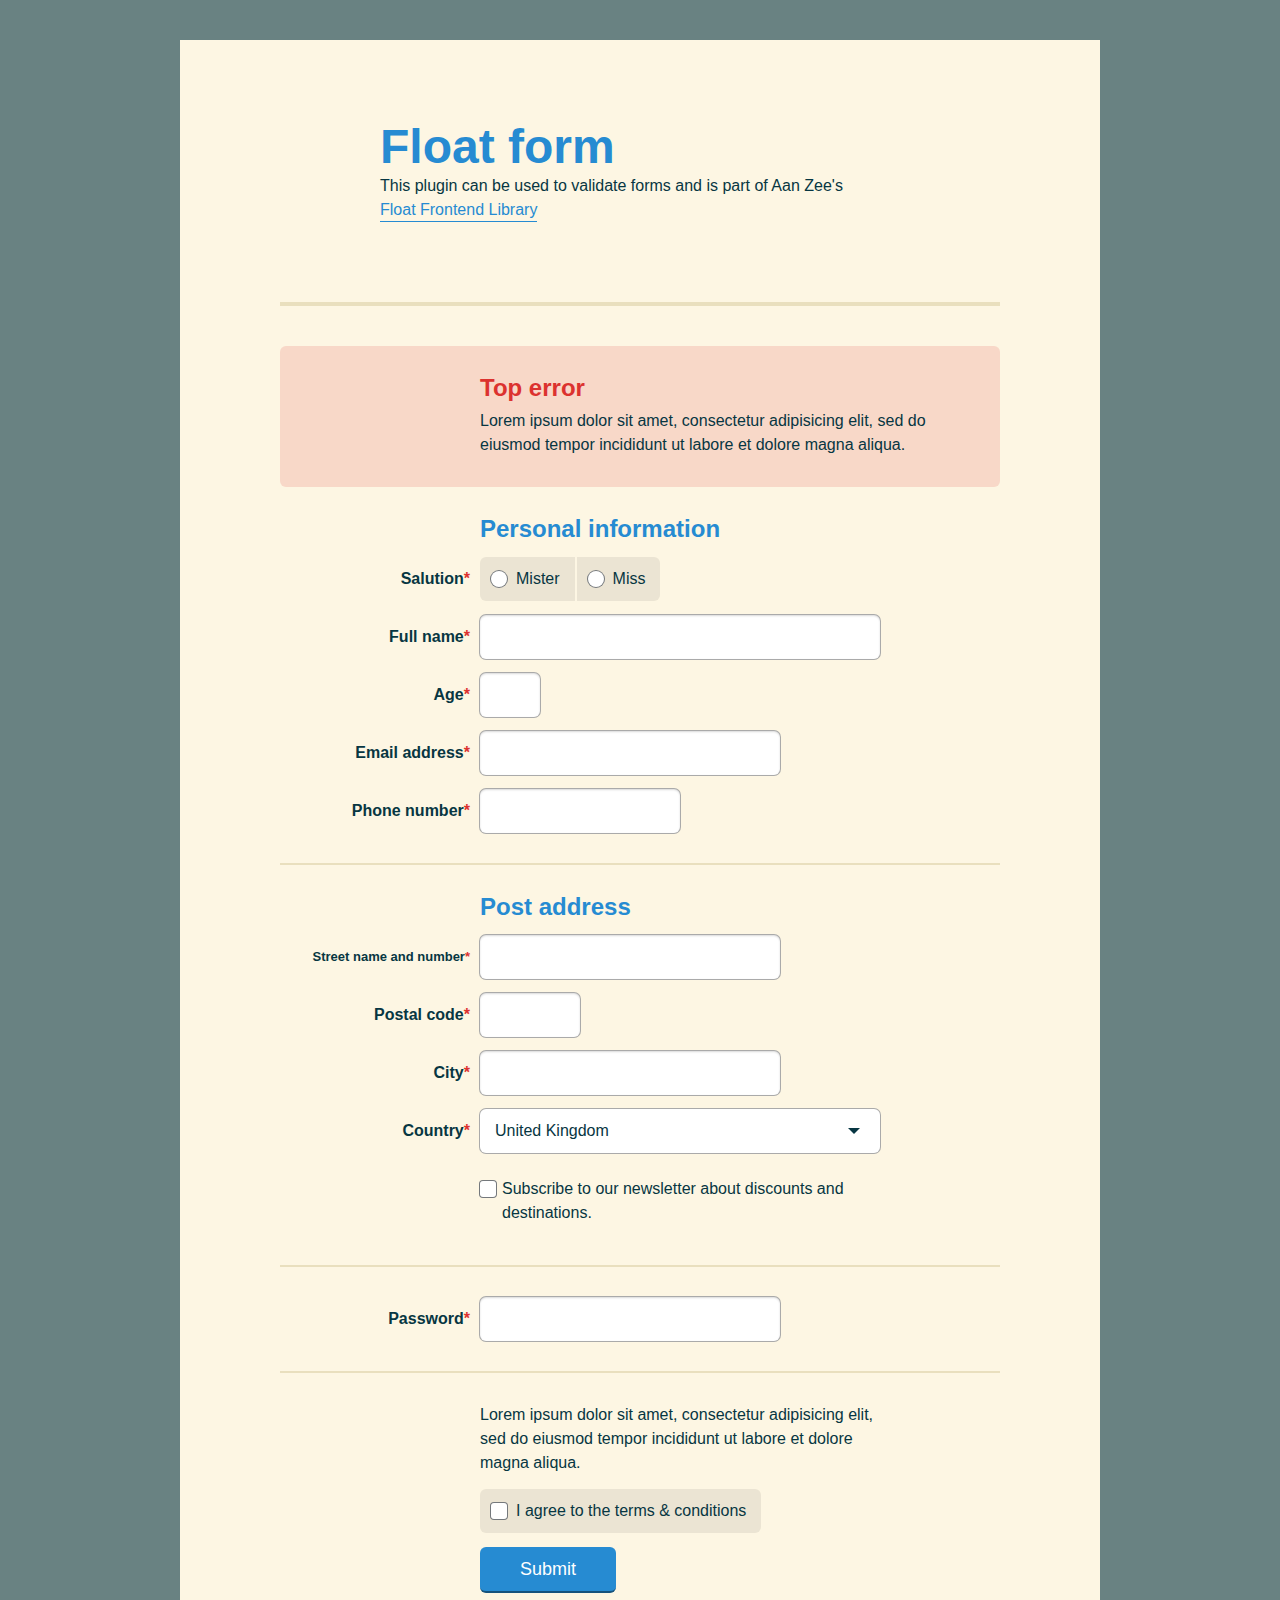
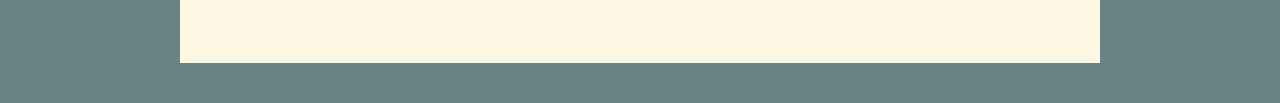
==== commit 51712d32: "Removed sass  and style files" ====
--- a/html/index.html
+++ b/html/index.html
@@ -23,215 +23,215 @@
 
 	<div class="inner">
 
-		<form action="#" class="flt-form">
-
-			<div class="flt-form__intro">
-				<h1 class="flt-form__title">Float form</h1>
+		<form action="#" class="form">
+
+			<div class="form--intro">
+				<h1 class="form--title">Float form</h1>
 				<p>This plugin can be used to validate forms and is part of Aan&nbsp;Zee's <a href="https://github.com/AanZee/Float">Float&nbsp;Frontend&nbsp;Library</a></p>
 			</div>
 
-			<div class="flt-form__top-error">
+			<div class="form--top-error">
 				<h2>Top error</h2>
 				<p>Lorem ipsum dolor sit amet, consectetur adipisicing elit, sed do eiusmod
 				tempor incididunt ut labore et dolore magna aliqua.</p>
 			</div>
 
-			<fieldset class="flt-form__fieldset">
-
-				<h2 class="flt-form__subtitle">Personal information</h2>
-
-				<div class="flt-form__row flt-form__row-required" data-form-element="radio">
-					<div class="flt-form__subbox">
-						<label class="flt-form__label flt-form__label-required">Salution</label>
-					</div>
-					<div class="flt-form__mainbox">
-						<div class="flt-form__inline-group">
-							<label class="flt-form__label-radio flt-form__label-radio-solid"><input type="radio" name="salutation" id="salutation_mister" value="mister" required class="flt-form__input-radio flt-form__input-validate"><span class="flt-form__input-indicator"></span>Mister</label>
-							<label class="flt-form__label-radio flt-form__label-radio-solid"><input type="radio" name="salutation" id="salutation_miss" value="miss" required class="flt-form__input-radio flt-form__input-validate"><span class="flt-form__input-indicator"></span>Miss</label>
-						</div>
-						<div class="flt-form__icon-holder">
-							<i class="flt-form__icon-check"></i>
-							<i class="flt-form__icon-exclamation"></i>
-						</div>
-						<div class="flt-form__messages"><!-- Message placeholder --></div>
-					</div>
-				</div>
-
-				<div class="flt-form__row flt-form__row-required" data-form-element="text">
-					<div class="flt-form__subbox">
-						<label class="flt-form__label flt-form__label-required flt-form__label" for="full-name">Full name</label>
-					</div>
-					<div class="flt-form__mainbox">
-						<input type="text" name="full-name" id="full-name" class="flt-form__input flt-form__input-number flt-form__input-validate" required autocomplete="off" autocorrect="off" spellcheck="false" />
-						<div class="flt-form__icon-holder">
-							<i class="flt-form__icon-check"></i>
-							<i class="flt-form__icon-exclamation"></i>
-						</div>
-						<div class="flt-form__messages"><!-- Message placeholder --></div>
-					</div>
-
-				</div>
-
-				<div class="flt-form__row flt-form__row-required" data-form-element="number">
-					<div class="flt-form__subbox">
-						<label class="flt-form__label flt-form__label-required" for="age">Age</label>
-					</div>
-					<div class="flt-form__mainbox">
-						<input type="text" pattern="[0-9]*" name="age" id="age" class="flt-form__input flt-form__input-width-xs flt-form__input-validate" maxlength="3">
-						<div class="flt-form__icon-holder">
-							<i class="flt-form__icon-check"></i>
-							<i class="flt-form__icon-exclamation"></i>
-						</div>
-						<div class="flt-form__messages"><!-- Message placeholder --></div>
-					</div>
-				</div>
-
-				<div class="flt-form__row flt-form__row-required" data-form-element="email">
-					<div class="flt-form__subbox">
-						<label class="flt-form__label flt-form__label-required" for="emailaddress">Email address</label>
-					</div>
-					<div class="flt-form__mainbox">
-						<input type="email" name="emailaddress" id="emailaddress" class="flt-form__input flt-form__input-width-l flt-form__input-email flt-form__input-validate" required autocomplete="off" autocorrect="off" spellcheck="false" />
-						<div class="flt-form__icon-holder">
-							<i class="flt-form__icon-check"></i>
-							<i class="flt-form__icon-exclamation"></i>
-						</div>
-						<div class="flt-form__messages"><!-- Message placeholder --></div>
-					</div>
-				</div>
-
-				<div class="flt-form__row flt-form__row-required" data-form-element="phoneNL">
-					<div class="flt-form__subbox">
-						<label class="flt-form__label flt-form__label-required" for="phonenumber">Phone number</label>
-					</div>
-					<div class="flt-form__mainbox">
-						<input type="tel" name="phonenumber" id="phonenumber" class="flt-form__input flt-form__input-tel flt-form__input-width-m flt-form__input-validate" required autocomplete="off" autocorrect="off" spellcheck="false" />
-						<div class="flt-form__icon-holder">
-							<i class="flt-form__icon-check"></i>
-							<i class="flt-form__icon-exclamation"></i>
-						</div>
-						<div class="flt-form__messages"><!-- Message placeholder --></div>
-					</div>
-				</div>
-
-			</fieldset>
-
-			<fieldset class="flt-form__fieldset">
-
-				<h2 class="flt-form__subtitle">Post address</h2>
-
-				<div class="flt-form__row flt-form__row-required">
-					<div class="flt-form__subbox">
-						<label class="flt-form__label flt-form__label-size-s flt-form__label-required" for="street">Street name and number</label>
-					</div>
-					<div class="flt-form__mainbox">
-						<input type="text" name="street" id="street" class="flt-form__input flt-form__input-text flt-form__input-width-l flt-form__input-validate" required autocomplete="off" autocorrect="off" spellcheck="false" />
-						<div class="flt-form__icon-holder">
-							<i class="flt-form__icon-check"></i>
-							<i class="flt-form__icon-exclamation"></i>
-						</div>
-						<div class="flt-form__messages"><!-- Message placeholder --></div>
-					</div>
-				</div>
-
-				<div class="flt-form__row flt-form__row-required">
-					<div class="flt-form__subbox">
-						<label class="flt-form__label flt-form__label-required" for="zipcode">Postal code</label>
-					</div>
-					<div class="flt-form__mainbox">
-						<input type="text" name="zipcode" id="zipcode" class="flt-form__input flt-form__input-width-s flt-form__input-text flt-form__input-validate" required autocomplete="off" autocorrect="off" spellcheck="false" />
-						<div class="flt-form__icon-holder">
-							<i class="flt-form__icon-check"></i>
-							<i class="flt-form__icon-exclamation"></i>
-						</div>
-						<div class="flt-form__messages"><!-- Message placeholder --></div>
-					</div>
-				</div>
-
-				<div class="flt-form__row flt-form__row-required">
-					<div class="flt-form__subbox">
-						<label class="flt-form__label flt-form__label-required" for="city">City</label>
-					</div>
-					<div class="flt-form__mainbox">
-						<input type="text" name="city" id="city" class="flt-form__input flt-form__input-text flt-form__input-width-l flt-form__input-validate" required autocomplete="off" autocorrect="off" spellcheck="false" />
-						<div class="flt-form__icon-holder">
-							<i class="flt-form__icon-check"></i>
-							<i class="flt-form__icon-exclamation"></i>
-						</div>
-						<div class="flt-form__messages"><!-- Message placeholder --></div>
-					</div>
-				</div>
-
-				<div class="flt-form__row flt-form__row-required">
-					<div class="flt-form__subbox">
-						<label class="flt-form__label flt-form__label-required">Country</label>
-					</div>
-					<div class="flt-form__mainbox">
-						<label class="flt-form__label-select">
-							<select name="country" id="country" class="flt-form__input-select flt-form__input flt-form__input-validate" required>
+			<fieldset class="form--fieldset">
+
+				<h2 class="form--subtitle">Personal information</h2>
+
+				<div class="form--row form--row-required" data-form-element-type="radio">
+					<div class="form--subbox">
+						<label class="form--label form--label-required">Salution</label>
+					</div>
+					<div class="form--mainbox">
+						<div class="form--inline-group">
+							<label class="form--label-radio form--label-radio-solid"><input type="radio" name="salutation" id="salutation_mister" value="mister" required class="form--input-radio form--input-validate"><span class="form--input-indicator"></span>Mister</label>
+							<label class="form--label-radio form--label-radio-solid"><input type="radio" name="salutation" id="salutation_miss" value="miss" required class="form--input-radio form--input-validate"><span class="form--input-indicator"></span>Miss</label>
+						</div>
+						<div class="form--icon-holder">
+							<i class="form--icon-check"></i>
+							<i class="form--icon-exclamation"></i>
+						</div>
+						<div class="form--messages"><!-- Message placeholder --></div>
+					</div>
+				</div>
+
+				<div class="form--row form--row-required" data-form-element-type="text">
+					<div class="form--subbox">
+						<label class="form--label form--label-required form--label" for="full-name">Full name</label>
+					</div>
+					<div class="form--mainbox">
+						<input type="text" name="full-name" id="full-name" class="form--input form--input-number form--input-validate" required autocomplete="off" autocorrect="off" spellcheck="false" />
+						<div class="form--icon-holder">
+							<i class="form--icon-check"></i>
+							<i class="form--icon-exclamation"></i>
+						</div>
+						<div class="form--messages"><!-- Message placeholder --></div>
+					</div>
+				</div>
+
+				<div class="form--row form--row-required" data-form-element-type="number">
+					<div class="form--subbox">
+						<label class="form--label form--label-required" for="age">Age</label>
+					</div>
+					<div class="form--mainbox">
+						<input type="text" pattern="[0-9]*" name="age" id="age" class="form--input form--input-width-xs form--input-validate" maxlength="3">
+						<div class="form--icon-holder">
+							<i class="form--icon-check"></i>
+							<i class="form--icon-exclamation"></i>
+						</div>
+						<div class="form--messages"><!-- Message placeholder --></div>
+					</div>
+				</div>
+
+				<div class="form--row form--row-required" data-form-element-type="email">
+					<div class="form--subbox">
+						<label class="form--label form--label-required" for="emailaddress">Email address</label>
+					</div>
+					<div class="form--mainbox">
+						<input type="email" name="emailaddress" id="emailaddress" class="form--input form--input-width-l form--input-email form--input-validate" required autocomplete="off" autocorrect="off" spellcheck="false" />
+						<div class="form--icon-holder">
+							<i class="form--icon-check"></i>
+							<i class="form--icon-exclamation"></i>
+						</div>
+						<div class="form--messages"><!-- Message placeholder --></div>
+					</div>
+				</div>
+
+				<!-- PhoneNL is not used -->
+				<div class="form--row form--row-required" data-form-element-type="text">
+					<div class="form--subbox">
+						<label class="form--label form--label-required" for="phonenumber">Phone number</label>
+					</div>
+					<div class="form--mainbox">
+						<input type="tel" name="phonenumber" id="phonenumber" class="form--input form--input-tel form--input-width-m form--input-validate" required autocomplete="off" autocorrect="off" spellcheck="false" />
+						<div class="form--icon-holder">
+							<i class="form--icon-check"></i>
+							<i class="form--icon-exclamation"></i>
+						</div>
+						<div class="form--messages"><!-- Message placeholder --></div>
+					</div>
+				</div>
+
+			</fieldset>
+
+			<fieldset class="form--fieldset">
+
+				<h2 class="form--subtitle">Post address</h2>
+
+				<div class="form--row form--row-required" data-form-element-type="text">
+					<div class="form--subbox">
+						<label class="form--label form--label-size-s form--label-required" for="street">Street name and number</label>
+					</div>
+					<div class="form--mainbox">
+						<input type="text" name="street" id="street" class="form--input form--input-text form--input-width-l form--input-validate" required autocomplete="off" autocorrect="off" spellcheck="false" />
+						<div class="form--icon-holder">
+							<i class="form--icon-check"></i>
+							<i class="form--icon-exclamation"></i>
+						</div>
+						<div class="form--messages"><!-- Message placeholder --></div>
+					</div>
+				</div>
+
+				<div class="form--row form--row-required" data-form-element-type="text">
+					<div class="form--subbox">
+						<label class="form--label form--label-required" for="zipcode">Postal code</label>
+					</div>
+					<div class="form--mainbox">
+						<input type="text" name="zipcode" id="zipcode" class="form--input form--input-width-s form--input-text form--input-validate" required autocomplete="off" autocorrect="off" spellcheck="false" />
+						<div class="form--icon-holder">
+							<i class="form--icon-check"></i>
+							<i class="form--icon-exclamation"></i>
+						</div>
+						<div class="form--messages"><!-- Message placeholder --></div>
+					</div>
+				</div>
+
+				<div class="form--row form--row-required" data-form-element-type="text">
+					<div class="form--subbox">
+						<label class="form--label form--label-required" for="city">City</label>
+					</div>
+					<div class="form--mainbox">
+						<input type="text" name="city" id="city" class="form--input form--input-text form--input-width-l form--input-validate" required autocomplete="off" autocorrect="off" spellcheck="false" />
+						<div class="form--icon-holder">
+							<i class="form--icon-check"></i>
+							<i class="form--icon-exclamation"></i>
+						</div>
+						<div class="form--messages"><!-- Message placeholder --></div>
+					</div>
+				</div>
+
+				<div class="form--row form--row-required">
+					<div class="form--subbox">
+						<label class="form--label form--label-required">Country</label>
+					</div>
+					<div class="form--mainbox">
+						<label class="form--label-select">
+							<select name="country" id="country" class="form--input-select form--input form--input-validate" required>
 								<option>Choose one...</option><option value="Afghanistan">Afghanistan</option><option value="Albania">Albania</option><option value="Algeria">Algeria</option><option value="American Samoa">American Samoa</option><option value="Andorra">Andorra</option><option value="Angola">Angola</option><option value="Anguilla">Anguilla</option><option value="Antarctica">Antarctica</option><option value="Antigua and Barbuda">Antigua and Barbuda</option><option value="Argentina">Argentina</option><option value="Armenia">Armenia</option><option value="Aruba">Aruba</option><option value="Australia">Australia</option><option value="Austria">Austria</option><option value="Azerbaijan">Azerbaijan</option><option value="Bahamas">Bahamas</option><option value="Bahrain">Bahrain</option><option value="Bangladesh">Bangladesh</option><option value="Barbados">Barbados</option><option value="Belarus">Belarus</option><option value="Belgium">Belgium</option><option value="Belize">Belize</option><option value="Benin">Benin</option><option value="Bermuda">Bermuda</option><option value="Bhutan">Bhutan</option><option value="Bolivia">Bolivia</option><option value="Bosnia and Herzegowina">Bosnia and Herzegowina</option><option value="Botswana">Botswana</option><option value="Bouvet Island">Bouvet Island</option><option value="Brazil">Brazil</option><option value="British Indian Ocean Territory">British Indian Ocean Territory</option><option value="Brunei Darussalam">Brunei Darussalam</option><option value="Bulgaria">Bulgaria</option><option value="Burkina Faso">Burkina Faso</option><option value="Burundi">Burundi</option><option value="Cambodia">Cambodia</option><option value="Cameroon">Cameroon</option><option value="Canada">Canada</option><option value="Cape Verde">Cape Verde</option><option value="Cayman Islands">Cayman Islands</option><option value="Central African Republic">Central African Republic</option><option value="Chad">Chad</option><option value="Chile">Chile</option><option value="China">China</option><option value="Christmas Island">Christmas Island</option><option value="Cocos (Keeling) Islands">Cocos (Keeling) Islands</option><option value="Colombia">Colombia</option><option value="Comoros">Comoros</option><option value="Congo">Congo</option><option value="Cook Islands">Cook Islands</option><option value="Costa Rica">Costa Rica</option><option value="Cote DIvoire">Cote DIvoire</option><option value="Croatia">Croatia</option><option value="Cuba">Cuba</option><option value="Cyprus">Cyprus</option><option value="Czech Republic">Czech Republic</option><option value="Denmark">Denmark</option><option value="Djibouti">Djibouti</option><option value="Dominica">Dominica</option><option value="Dominican Republic">Dominican Republic</option><option value="East Timor">East Timor</option><option value="Ecuador">Ecuador</option><option value="Egypt">Egypt</option><option value="El Salvador">El Salvador</option><option value="Equatorial Guinea">Equatorial Guinea</option><option value="Eritrea">Eritrea</option><option value="Estonia">Estonia</option><option value="Ethiopia">Ethiopia</option><option value="Falkland Islands (Malvinas)">Falkland Islands (Malvinas)</option><option value="Faroe Islands">Faroe Islands</option><option value="Fiji">Fiji</option><option value="Finland">Finland</option><option value="France">France</option><option value="France, Metropolitan">France, Metropolitan</option><option value="French Guiana">French Guiana</option><option value="French Polynesia">French Polynesia</option><option value="French Southern Territories">French Southern Territories</option><option value="Gabon">Gabon</option><option value="Gambia">Gambia</option><option value="Georgia">Georgia</option><option value="Germany">Germany</option><option value="Ghana">Ghana</option><option value="Gibraltar">Gibraltar</option><option value="Greece">Greece</option><option value="Greenland">Greenland</option><option value="Grenada">Grenada</option><option value="Guadeloupe">Guadeloupe</option><option value="Guam">Guam</option><option value="Guatemala">Guatemala</option><option value="Guinea">Guinea</option><option value="Guinea-bissau">Guinea-bissau</option><option value="Guyana">Guyana</option><option value="Haiti">Haiti</option><option value="Heard and Mc Donald Islands">Heard and Mc Donald Islands</option><option value="Honduras">Honduras</option><option value="Hong Kong">Hong Kong</option><option value="Hungary">Hungary</option><option value="Iceland">Iceland</option><option value="India">India</option><option value="Indonesia">Indonesia</option><option value="Iran (Islamic Republic of)">Iran (Islamic Republic of)</option><option value="Iraq">Iraq</option><option value="Ireland">Ireland</option><option value="Israel">Israel</option><option value="Italy">Italy</option><option value="Jamaica">Jamaica</option><option value="Japan">Japan</option><option value="Jordan">Jordan</option><option value="Kazakhstan">Kazakhstan</option><option value="Kenya">Kenya</option><option value="Kiribati">Kiribati</option><option value="Korea, Democratic Peoples Republic of">Korea, Democratic Peoples Republic of</option><option value="Korea, Republic of">Korea, Republic of</option><option value="Kuwait">Kuwait</option><option value="Kyrgyzstan">Kyrgyzstan</option><option value="Lao Peoples Democratic Republic">Lao Peoples Democratic Republic</option><option value="Latvia">Latvia</option><option value="Lebanon">Lebanon</option><option value="Lesotho">Lesotho</option><option value="Liberia">Liberia</option><option value="Libyan Arab Jamahiriya">Libyan Arab Jamahiriya</option><option value="Liechtenstein">Liechtenstein</option><option value="Lithuania">Lithuania</option><option value="Luxembourg">Luxembourg</option><option value="Macau">Macau</option><option value="Macedonia, The Former Yugoslav Republic of">Macedonia, The Former Yugoslav Republic of</option><option value="Madagascar">Madagascar</option><option value="Malawi">Malawi</option><option value="Malaysia">Malaysia</option><option value="Maldives">Maldives</option><option value="Mali">Mali</option><option value="Malta">Malta</option><option value="Marshall Islands">Marshall Islands</option><option value="Martinique">Martinique</option><option value="Mauritania">Mauritania</option><option value="Mauritius">Mauritius</option><option value="Mayotte">Mayotte</option><option value="Mexico">Mexico</option><option value="Micronesia, Federated States of">Micronesia, Federated States of</option><option value="Moldova, Republic of">Moldova, Republic of</option><option value="Monaco">Monaco</option><option value="Mongolia">Mongolia</option><option value="Montserrat">Montserrat</option><option value="Morocco">Morocco</option><option value="Mozambique">Mozambique</option><option value="Myanmar">Myanmar</option><option value="Namibia">Namibia</option><option value="Nauru">Nauru</option><option value="Nepal">Nepal</option><option value="Netherlands">Netherlands</option><option value="Netherlands Antilles">Netherlands Antilles</option><option value="New Caledonia">New Caledonia</option><option value="New Zealand">New Zealand</option><option value="Nicaragua">Nicaragua</option><option value="Niger">Niger</option><option value="Nigeria">Nigeria</option><option value="Niue">Niue</option><option value="Norfolk Island">Norfolk Island</option><option value="Northern Mariana Islands">Northern Mariana Islands</option><option value="Norway">Norway</option><option value="Oman">Oman</option><option value="Pakistan">Pakistan</option><option value="Palau">Palau</option><option value="Panama">Panama</option><option value="Papua New Guinea">Papua New Guinea</option><option value="Paraguay">Paraguay</option><option value="Peru">Peru</option><option value="Philippines">Philippines</option><option value="Pitcairn">Pitcairn</option><option value="Poland">Poland</option><option value="Portugal">Portugal</option><option value="Puerto Rico">Puerto Rico</option><option value="Qatar">Qatar</option><option value="Reunion">Reunion</option><option value="Romania">Romania</option><option value="Russian Federation">Russian Federation</option><option value="Rwanda">Rwanda</option><option value="Saint Kitts and Nevis">Saint Kitts and Nevis</option><option value="Saint Lucia">Saint Lucia</option><option value="Saint Vincent and the Grenadines">Saint Vincent and the Grenadines</option><option value="Samoa">Samoa</option><option value="San Marino">San Marino</option><option value="Sao Tome and Principe">Sao Tome and Principe</option><option value="Saudi Arabia">Saudi Arabia</option><option value="Senegal">Senegal</option><option value="Seychelles">Seychelles</option><option value="Sierra Leone">Sierra Leone</option><option value="Singapore">Singapore</option><option value="Slovakia (Slovak Republic)">Slovakia (Slovak Republic)</option><option value="Slovenia">Slovenia</option><option value="Solomon Islands">Solomon Islands</option><option value="Somalia">Somalia</option><option value="South Africa">South Africa</option><option value="South Georgia and the South Sandwich Islands">South Georgia and the South Sandwich Islands</option><option value="Spain">Spain</option><option value="Sri Lanka">Sri Lanka</option><option value="St. Helena">St. Helena</option><option value="St. Pierre and Miquelon">St. Pierre and Miquelon</option><option value="Sudan">Sudan</option><option value="Suriname">Suriname</option><option value="Svalbard and Jan Mayen Islands">Svalbard and Jan Mayen Islands</option><option value="Swaziland">Swaziland</option><option value="Sweden">Sweden</option><option value="Switzerland">Switzerland</option><option value="Syrian Arab Republic">Syrian Arab Republic</option><option value="Taiwan">Taiwan</option><option value="Tajikistan">Tajikistan</option><option value="Tanzania, United Republic of">Tanzania, United Republic of</option><option value="Thailand">Thailand</option><option value="Togo">Togo</option><option value="Tokelau">Tokelau</option><option value="Tonga">Tonga</option><option value="Trinidad and Tobago">Trinidad and Tobago</option><option value="Tunisia">Tunisia</option><option value="Turkey">Turkey</option><option value="Turkmenistan">Turkmenistan</option><option value="Turks and Caicos Islands">Turks and Caicos Islands</option><option value="Tuvalu">Tuvalu</option><option value="Uganda">Uganda</option><option value="Ukraine">Ukraine</option>							<option value="United Arab Emirates">United Arab Emirates</option><option value="United Kingdom" selected>United Kingdom</option><option value="United States">United States</option><option value="United States Minor Outlying Islands">United States Minor Outlying Islands</option><option value="Uruguay">Uruguay</option><option value="Uzbekistan">Uzbekistan</option><option value="Vanuatu">Vanuatu</option><option value="Vatican City State (Holy See)">Vatican City State (Holy See)</option><option value="Venezuela">Venezuela</option><option value="Viet Nam">Viet Nam</option><option value="Virgin Islands (British)">Virgin Islands (British)</option><option value="Virgin Islands (U.S.)">Virgin Islands (U.S.)</option><option value="Wallis and Futuna Islands">Wallis and Futuna Islands</option><option value="Western Sahara">Western Sahara</option><option value="Yemen">Yemen</option><option value="Yugoslavia">Yugoslavia</option><option value="Zaire">Zaire</option><option value="Zambia">Zambia</option><option value="Zimbabwe">Zimbabwe</option>
 							</select>
 						</label>
-						<div class="flt-form__icon-holder">
-							<i class="flt-form__icon-check"></i>
-							<i class="flt-form__icon-exclamation"></i>
-						</div>
-						<div class="flt-form__messages"><!-- Message placeholder --></div>
-					</div>
-				</div>
-
-				<div class="flt-form__row">
-					<div class="flt-form__mainbox">
-						<label class="flt-form__label-checkbox"><input type="checkbox" name="newsletter" id="newsletter" class="flt-form__input-checkbox"><span class="flt-form__input-indicator"><i class="flt-form__icon-check"></i></span>Subscribe to our newsletter about discounts and destinations.</label>
-					</div>
-				</div>
-
-			</fieldset>
-
-			<fieldset class="flt-form__fieldset">
-
-				<div class="flt-form__row flt-form__row-required">
-					<div class="flt-form__subbox">
-						<label class="flt-form__label flt-form__label-required" for="password">Password</label>
-					</div>
-					<div class="flt-form__mainbox">
-						<input type="password" name="password" id="password" class="flt-form__input flt-form__input-width-l flt-form__input-password flt-form__input-validate" required autocomplete="off" autocorrect="off" spellcheck="false" autocapitalize="off" />
-						<!-- <label class="flt-form__label-checkbox"><input type="checkbox" name="toggle-password" id="toggle-password" class="flt-form__input-checkbox"><span class="flt-form__input-indicator"></span>Show password</label> -->
-						<div class="flt-form__icon-holder">
-							<i class="flt-form__icon-check"></i>
-							<i class="flt-form__icon-exclamation"></i>
-						</div>
-						<div class="flt-form__messages"><!-- Message placeholder --></div>
-					</div>
-				</div>
-
-			</fieldset>
-
-			<fieldset class="flt-form__fieldset">
-
-				<div class="flt-form__row">
-					<div class="flt-form__mainbox">
+						<div class="form--icon-holder">
+							<i class="form--icon-check"></i>
+							<i class="form--icon-exclamation"></i>
+						</div>
+						<div class="form--messages"><!-- Message placeholder --></div>
+					</div>
+				</div>
+
+				<div class="form--row">
+					<div class="form--mainbox">
+						<label class="form--label-checkbox"><input type="checkbox" name="newsletter" id="newsletter" class="form--input-checkbox"><span class="form--input-indicator"><i class="form--icon-check"></i></span>Subscribe to our newsletter about discounts and destinations.</label>
+					</div>
+				</div>
+
+			</fieldset>
+
+			<fieldset class="form--fieldset">
+
+				<div class="form--row form--row-required" data-form-element-type="text">
+					<div class="form--subbox">
+						<label class="form--label form--label-required" for="password">Password</label>
+					</div>
+					<div class="form--mainbox">
+						<input type="password" name="password" id="password" class="form--input form--input-width-l form--input-password form--input-validate" required autocomplete="off" autocorrect="off" spellcheck="false" autocapitalize="off" />
+						<!-- <label class="form--label-checkbox"><input type="checkbox" name="toggle-password" id="toggle-password" class="form--input-checkbox"><span class="form--input-indicator"></span>Show password</label> -->
+						<div class="form--icon-holder">
+							<i class="form--icon-check"></i>
+							<i class="form--icon-exclamation"></i>
+						</div>
+						<div class="form--messages"><!-- Message placeholder --></div>
+					</div>
+				</div>
+
+			</fieldset>
+
+			<fieldset class="form--fieldset">
+
+				<div class="form--row">
+					<div class="form--mainbox">
 						<p>Lorem ipsum dolor sit amet, consectetur adipisicing elit, sed do eiusmod
 						tempor incididunt ut labore et dolore magna aliqua.</p>
 					</div>
 				</div>
 
-				<div class="flt-form__row flt-form__row-required">
-					<div class="flt-form__mainbox">
-						<div class="flt-form__inline-group">
-							<label class="flt-form__label-checkbox flt-form__label-checkbox-solid"><input type="checkbox" name="agree-terms" id="agree-terms" class="flt-form__input-checkbox flt-form__input-validate" required><span class="flt-form__input-indicator"><i class="flt-form__icon-check"></i></span>I agree to the terms &amp; conditions</label>
-						</div>
-						<div class="flt-form__icon-holder">
-							<i class="flt-form__icon-check"></i>
-							<i class="flt-form__icon-exclamation"></i>
-						</div>
-						<div class="flt-form__messages"><!-- Message placeholder --></div>
-					</div>
-				</div>
-
-				<div class="flt-form__row">
-					<div class="flt-form__mainbox">
-						<input type="submit" value="Submit" class="flt-form__submit" />
+				<div class="form--row form--row-required" data-form-element-type="checkbox">
+					<div class="form--mainbox">
+						<div class="form--inline-group">
+							<label class="form--label-checkbox form--label-checkbox-solid"><input type="checkbox" name="agree-terms" id="agree-terms" class="form--input-checkbox form--input-validate" required><span class="form--input-indicator"><i class="form--icon-check"></i></span>I agree to the terms &amp; conditions</label>
+						</div>
+						<div class="form--icon-holder">
+							<i class="form--icon-check"></i>
+							<i class="form--icon-exclamation"></i>
+						</div>
+						<div class="form--messages"><!-- Message placeholder --></div>
+					</div>
+				</div>
+
+				<div class="form--row">
+					<div class="form--mainbox">
+						<input type="submit" value="Submit" class="form--submit" />
 					</div>
 				</div>
 
@@ -247,11 +247,11 @@
 	<script>window.jQuery || document.write('<script src="../js/jquery-1.11.0.min.js"><\/script>')</script>
 
 	<script src="../js/form-validate.js"></script>
-	<script src="../js/form-methods.js"></script>
-	<script src="../js/form-elements.js"></script>
+	<script src="../js/form-tests.js"></script>
+	<script src="../js/form-element-types.js"></script>
 	<script src="../js/form-validate-nl.js"></script>
 	<script>
-		$('.flt-form').formValidate({
+		$('.form').formValidate({
 			language: 'nl'
 		});
 	</script>
--- a/css/style.css
+++ b/css/style.css
@@ -1,203 +1,679 @@
-@font-face { font-family: 'icomoon'; src: url("../icons/icomoon.eot?z9joyf"); src: url("../icons/icomoon.eot?#iefixz9joyf") format("embedded-opentype"), url("../icons/icomoon.woff?z9joyf") format("woff"), url("../icons/icomoon.ttf?z9joyf") format("truetype"), url("../icons/icomoon.svg?z9joyf#icomoon") format("svg"); font-weight: normal; font-style: normal; }
-
-[class^="flt-form__icon-"], [class*=" flt-form__icon-"] { font-family: 'icomoon'; speak: none; font-style: normal; font-weight: normal; font-variant: normal; text-transform: none; line-height: 1; /* Better Font Rendering =========== */ -webkit-font-smoothing: antialiased; -moz-osx-font-smoothing: grayscale; }
-
-.flt-form__icon-check:before { content: "\f00c"; }
-
-.flt-form__icon-exclamation:before { content: "\f12a"; }
-
-html, body, div, span, applet, object, iframe, h1, h2, h3, h4, h5, h6, p, blockquote, pre, a, abbr, acronym, address, big, cite, code, del, dfn, em, img, ins, kbd, q, s, samp, small, strike, strong, sub, sup, tt, var, b, u, i, center, dl, dt, dd, ol, ul, li, fieldset, form, label, legend, input, table, caption, tbody, tfoot, thead, tr, th, td, article, aside, canvas, details, embed, figure, figcaption, footer, header, hgroup, menu, nav, output, ruby, section, summary, time, mark, audio, video { margin: 0; padding: 0; border: 0; font-size: 100%; font: inherit; vertical-align: baseline; }
+@charset "UTF-8";
+/* Bourbon 4.0.2
+ * http://bourbon.io
+ * Copyright 2011–2014 thoughtbot, inc.
+ * MIT License */
+/* Turn one-dimensional maps into properties */
+/**
+ * Font scale function
+ * Note that it doesn't add the font family declration when it's the default font
+ * @arg {integer} $font-scale-index
+ * @arg {map} $font-map
+ * @arg {bool} $is-font-family-set, when set outputs the font-family statement even on default
+ */
+/* Disables the ability to select text on an element */
+/* Padding box */
+/* Text overflow ellipsis */
+/* Hypens */
+/* Arrows */
+html, body, div, span, applet, object, iframe,
+h1, h2, h3, h4, h5, h6, p, blockquote, pre,
+a, abbr, acronym, address, big, cite, code,
+del, dfn, em, img, ins, kbd, q, s, samp,
+small, strike, strong, sub, sup, tt, var,
+b, u, i, center,
+dl, dt, dd, ol, ul, li,
+fieldset, form, label, legend, input,
+table, caption, tbody, tfoot, thead, tr, th, td,
+article, aside, canvas, details, embed,
+figure, figcaption, footer, header, hgroup,
+menu, nav, output, ruby, section, summary,
+time, mark, audio, video {
+  margin: 0;
+  padding: 0;
+  border: 0;
+  font-size: 100%;
+  font: inherit;
+  vertical-align: baseline; }
 
 /* HTML5 display-role reset for older browsers */
-article, aside, details, figcaption, figure, footer, header, hgroup, menu, nav, section, main { display: block; }
-
-body { line-height: 1; }
-
-ol, ul { list-style: none; }
-
-blockquote, q { quotes: none; }
-
-blockquote:before, blockquote:after, q:before, q:after { content: ''; content: none; }
-
-table { border-collapse: collapse; border-spacing: 0; }
-
-* { box-sizing: border-box; -moz-box-sizing: border-box; -webkit-box-sizing: border-box; }
-
-strong, th { font-weight: bold; }
-
-em, i { font-style: italic; }
-
-input[type="submit"], input[type="button"], button { -webkit-appearance: none; -moz-appearance: none; appearance: none; }
-
-:focus { outline: none; }
-
-::-moz-focus-inner { border: 0; }
-
-label { -webkit-touch-callout: none; -webkit-user-select: none; -khtml-user-select: none; -moz-user-select: none; -ms-user-select: none; user-select: none; outline-style: none; }
-
-body { font-family: "Helvetica Neue", Helvetica, Arial, sans-serif; font-size: 18px; line-height: 27px; color: #073642; word-wrap: break-word; min-width: 320px; background: #698282; -webkit-font-smoothing: antialiased; -webkit-text-size-adjust: none; -webkit-tap-highlight-color: rgba(0, 0, 0, 0); -moz-osx-font-smoothing: grayscale; }
-
-.inner { margin: 0 auto; position: relative; background-color: #fdf6e3; }
-
-a { color: #268bd2; text-decoration: none; padding-bottom: 3px; border-bottom: 1px solid #268bd2; }
-
-.flt-form { font-size: 16px; padding-bottom: 40px; }
-.flt-form label[for] { cursor: pointer; }
-
-.flt-form__intro { border-bottom: 4px solid #e9dfbe; }
-
-.flt-form__title { font-size: 48px; line-height: 54px; font-weight: bold; color: #268bd2; }
-
-.flt-form__top-error { background-color: rgba(220, 50, 47, 0.15); margin: 20px 0; padding-top: 20px; padding-bottom: 20px; }
-
-.flt-form__fieldset { border-bottom: 2px solid #e9dfbe; }
-.flt-form__fieldset > *:first-child { padding-top: 0; margin-top: 0; }
-.flt-form__fieldset > *:last-child { padding-bottom: 0; margin-bottom: 0; }
-.flt-form__fieldset:last-child { border-bottom: none; }
-
-.flt-form__subtitle { font-size: 24px; font-weight: bold; color: #268bd2; margin-top: 27px; margin-bottom: 9px; }
-
-.flt-form__row { padding: 7px 0; }
-.flt-form__row > .flt-form__messages .flt-form__message-error { position: relative; }
-.flt-form__row > .flt-form__messages .flt-form__message-error:before { width: 0; height: 0; border-left: 8px solid transparent; border-right: 8px solid transparent; border-top: 8px solid white; pointer-events: none; position: absolute; left: 15px; content: ""; margin-left: -8px; bottom: -7px; z-index: 2; }
-.flt-form__row > .flt-form__messages .flt-form__message-error:after { width: 0; height: 0; border-left: 8px solid transparent; border-right: 8px solid transparent; border-top: 8px solid #aaaaaa; pointer-events: none; position: absolute; left: 15px; content: ""; margin-left: -8px; bottom: -8px; }
-
-.flt-form__mainbox { position: relative; }
-.flt-form__mainbox:before, .flt-form__mainbox:after { content: " "; display: table; }
-.flt-form__mainbox:after { clear: both; }
-.flt-form__mainbox .flt-form__message-error { position: relative; }
-.flt-form__mainbox .flt-form__message-error:before { width: 0; height: 0; border-left: 8px solid transparent; border-right: 8px solid transparent; border-bottom: 8px solid white; pointer-events: none; position: absolute; left: 15px; content: ""; margin-left: -8px; top: -7px; z-index: 2; }
-.flt-form__mainbox .flt-form__message-error:after { width: 0; height: 0; border-left: 8px solid transparent; border-right: 8px solid transparent; border-bottom: 8px solid #aaaaaa; pointer-events: none; position: absolute; left: 15px; content: ""; margin-left: -8px; top: -8px; }
-
-.flt-form__inline-group:before, .flt-form__inline-group:after { content: " "; display: table; }
-.flt-form__inline-group:after { clear: both; }
-
-.flt-form__icon-holder .flt-form__icon-check, .flt-form__icon-holder .flt-form__icon-exclamation { width: 18px; height: 18px; line-height: 16px; border-radius: 8px; text-align: center; color: white; font-size: 9px; position: absolute; left: -9px; top: 14px; border: 2px solid #fdf6e3; display: none; }
-.flt-form__icon-holder .flt-form__icon-check { background-color: #859900; }
-.flt-form__icon-holder .flt-form__icon-exclamation { background-color: #dc322f; }
-
-.flt-form__input { -webkit-appearance: none; -moz-appearance: none; -ms-appearance: none; -o-appearance: none; appearance: none; -moz-box-sizing: border-box; -webkit-box-sizing: border-box; box-sizing: border-box; font-family: inherit; color: inherit; border-radius: 6px; padding: 10px 15px; height: 44px; font-size: 16px; line-height: 24px; background-color: white; box-shadow: 0 0 0 1px #aaaaaa, inset 0 1px 2px rgba(0, 0, 0, 0.15); }
-.flt-form__input:focus { box-shadow: 0 0 0 2px #268bd2, inset 0 1px 2px rgba(0, 0, 0, 0.15); }
-
-.flt-form__input-radio:focus ~ .flt-form__input-indicator, .flt-form__input-checkbox:focus ~ .flt-form__input-indicator { box-shadow: 0 0 0 2px #268bd2; }
-
-.flt-form__input-radio:checked ~ .flt-form__input-indicator:before { background-color: #073642; }
-
-.flt-form__input-checkbox:checked ~ .flt-form__input-indicator { color: #073642; }
-
-.flt-form__input-radio, .flt-form__input-checkbox { position: absolute; opacity: 0; z-index: -1; }
-
-.flt-form__input-select { -webkit-appearance: none; -moz-appearance: none; -ms-appearance: none; -o-appearance: none; appearance: none; font-family: inherit; cursor: pointer; display: inline-block; margin: 0; border: 0; outline: 0; padding: 10px 15px; height: 44px; font-size: 16px; line-height: 24px; background-color: white; border-radius: 6px; box-shadow: 0 0 0 1px #aaaaaa; }
-.flt-form__input-select:focus { box-shadow: 0 0 0 2px #268bd2; }
+article, aside, details, figcaption, figure,
+footer, header, hgroup, menu, nav, section, main {
+  display: block; }
+
+body {
+  line-height: 1; }
+
+ol, ul {
+  list-style: none; }
+
+blockquote, q {
+  quotes: none; }
+
+blockquote:before, blockquote:after,
+q:before, q:after {
+  content: '';
+  content: none; }
+
+table {
+  border-collapse: collapse;
+  border-spacing: 0; }
+
+*, *:before, *:after {
+  box-sizing: border-box;
+  -moz-box-sizing: border-box;
+  -webkit-box-sizing: border-box; }
+
+strong, th {
+  font-weight: bold; }
+
+em, i {
+  font-style: italic; }
+
+input[type="submit"],
+input[type="button"],
+button {
+  -webkit-appearance: none;
+  -moz-appearance: none;
+  appearance: none; }
+
+:focus {
+  outline: none; }
+
+::-moz-focus-inner {
+  border: 0; }
+
+label {
+  webkit-touch-callout: none;
+  -webkit-user-select: none;
+  -khtml-user-select: none;
+  -moz-user-select: none;
+  -ms-user-select: none;
+  user-select: none;
+  outline-style: none;
+  cursor: pointer; }
+
+.is-hidden {
+  display: none !important; }
+
+body {
+  font-family: "Helvetica Neue", Helvetica, Arial, sans-serif;
+  font-size: 18px;
+  line-height: 27px;
+  color: #073642;
+  word-wrap: break-word;
+  background-color: #698282;
+  -webkit-font-smoothing: antialiased;
+  -webkit-text-size-adjust: none;
+  -webkit-tap-highlight-color: transparent;
+  -moz-osx-font-smoothing: grayscale; }
+
+.inner {
+  margin: 0 auto;
+  position: relative;
+  background-color: #fdf6e3; }
+
+a {
+  color: #268bd2;
+  text-decoration: none;
+  padding-bottom: 3px;
+  border-bottom: 1px solid #268bd2; }
+
+@media screen and (min-width: 720px) and (max-width: 959px) {
+  .inner {
+    margin-top: 20px;
+    margin-bottom: 20px;
+    width: 720px; } }
+@media screen and (min-width: 960px) {
+  .inner {
+    margin-top: 40px;
+    margin-bottom: 40px;
+    width: 920px; } }
+.form {
+  font-size: 16px;
+  line-height: 24px;
+  padding-bottom: 40px; }
+  .form label[for] {
+    cursor: pointer; }
+
+.form--intro {
+  border-bottom: 4px solid #e9dfbe; }
+
+.form--title {
+  font-size: 48px;
+  line-height: 54px;
+  font-weight: bold;
+  color: #268bd2; }
+
+.form--top-error {
+  background-color: rgba(220, 50, 47, 0.15); }
+  .form--top-error h2 {
+    color: #dc322f;
+    font-size: 24px;
+    font-weight: bold;
+    margin-bottom: 9px; }
+
+.form--fieldset {
+  border-bottom: 2px solid #e9dfbe; }
+  .form--fieldset > *:first-child {
+    padding-top: 0;
+    margin-top: 0; }
+  .form--fieldset > *:last-child {
+    padding-bottom: 0;
+    margin-bottom: 0; }
+  .form--fieldset:last-child {
+    border-bottom: none; }
+
+.form--subtitle {
+  font-size: 24px;
+  font-weight: bold;
+  color: #268bd2;
+  margin-top: 27px;
+  margin-bottom: 9px; }
+
+.form--row {
+  padding: 7px 0; }
+  .form--row > .form--messages .form--message-error {
+    position: relative; }
+    .form--row > .form--messages .form--message-error:before {
+      width: 0;
+      height: 0;
+      border-left: 8px solid transparent;
+      border-right: 8px solid transparent;
+      border-top: 8px solid white;
+      pointer-events: none;
+      position: absolute;
+      left: 15px;
+      content: "";
+      margin-left: -8px;
+      bottom: -7px;
+      z-index: 2; }
+    .form--row > .form--messages .form--message-error:after {
+      width: 0;
+      height: 0;
+      border-left: 8px solid transparent;
+      border-right: 8px solid transparent;
+      border-top: 8px solid #aaaaaa;
+      pointer-events: none;
+      position: absolute;
+      left: 15px;
+      content: "";
+      margin-left: -8px;
+      bottom: -8px; }
+
+.form--mainbox {
+  position: relative; }
+  .form--mainbox:after {
+    content: "";
+    display: table;
+    clear: both; }
+  .form--mainbox .form--message-error {
+    position: relative; }
+    .form--mainbox .form--message-error:before {
+      width: 0;
+      height: 0;
+      border-left: 8px solid transparent;
+      border-right: 8px solid transparent;
+      border-bottom: 8px solid white;
+      pointer-events: none;
+      position: absolute;
+      left: 15px;
+      content: "";
+      margin-left: -8px;
+      top: -7px;
+      z-index: 2; }
+    .form--mainbox .form--message-error:after {
+      width: 0;
+      height: 0;
+      border-left: 8px solid transparent;
+      border-right: 8px solid transparent;
+      border-bottom: 8px solid #aaaaaa;
+      pointer-events: none;
+      position: absolute;
+      left: 15px;
+      content: "";
+      margin-left: -8px;
+      top: -8px; }
+
+.form--inline-group:after {
+  content: "";
+  display: table;
+  clear: both; }
+
+.form--icon-holder .form--icon-check,
+.form--icon-holder .form--icon-exclamation {
+  width: 18px;
+  height: 18px;
+  line-height: 16px;
+  border-radius: 8px;
+  text-align: center;
+  color: white;
+  font-size: 9px;
+  position: absolute;
+  left: -9px;
+  top: 14px;
+  border: 2px solid #fdf6e3;
+  display: none; }
+.form--icon-holder .form--icon-check {
+  background-color: #859900; }
+.form--icon-holder .form--icon-exclamation {
+  background-color: #dc322f; }
+
+.form--input {
+  -webkit-appearance: none;
+  -moz-appearance: none;
+  -ms-appearance: none;
+  -o-appearance: none;
+  appearance: none;
+  font-family: inherit;
+  color: inherit;
+  border-radius: 6px;
+  padding: 10px 15px;
+  height: 44px;
+  font-size: 16px;
+  line-height: 24px;
+  background-color: white;
+  box-shadow: 0 0 0 1px #aaaaaa, inset 0 1px 2px rgba(0, 0, 0, 0.15); }
+  .form--input:focus {
+    box-shadow: 0 0 0 2px #268bd2, inset 0 1px 2px rgba(0, 0, 0, 0.15); }
+
+.form--input-radio:focus ~ .form--input-indicator,
+.form--input-checkbox:focus ~ .form--input-indicator {
+  box-shadow: 0 0 0 2px #268bd2; }
+
+.form--input-radio:checked ~ .form--input-indicator:before {
+  background-color: #073642; }
+
+.form--input-checkbox:checked ~ .form--input-indicator {
+  color: #073642; }
+
+.form--input-radio,
+.form--input-checkbox {
+  position: absolute;
+  opacity: 0;
+  z-index: -1; }
+
+.form--input-select {
+  -webkit-appearance: none;
+  -moz-appearance: none;
+  -ms-appearance: none;
+  -o-appearance: none;
+  appearance: none;
+  font-family: inherit;
+  cursor: pointer;
+  display: inline-block;
+  margin: 0;
+  border: 0;
+  outline: 0;
+  padding: 10px 15px;
+  height: 44px;
+  font-size: 16px;
+  line-height: 24px;
+  background-color: white;
+  border-radius: 6px;
+  box-shadow: 0 0 0 1px #aaaaaa; }
+  .form--input-select:focus {
+    box-shadow: 0 0 0 2px #268bd2; }
 
 /* Undo the Firefox inner focus ring */
-.flt-form__input-select:-moz-focusring { color: transparent; text-shadow: 0 0 0 #073642; }
+.form--input-select:-moz-focusring {
+  color: transparent;
+  text-shadow: 0 0 0 #073642; }
 
 /* Hide the arrow in IE10 and up */
-.flt-form__input-select::-ms-expand { display: none; }
+.form--input-select::-ms-expand {
+  display: none; }
 
 /* Firefox hack to hide the arrow */
-@-moz-document url-prefix() { .flt-form__input-select { text-indent: 0.01px; text-overflow: ''; padding-right: 20px; } }
-
+@-moz-document url-prefix() {
+  .form--input-select {
+    text-indent: 0.01px;
+    text-overflow: '';
+    padding-right: 20px; } }
 /* IE9 hack to hide the arrow */
-@media screen and (min-width: 0 \0) { .flt-form__input-select { z-index: 1; padding: 10px 15px; }
-  .flt-form__label-select:after { z-index: 5; }
-  .flt-form__label-select:before { position: absolute; top: 0; right: 15px; bottom: 0; z-index: 2; content: ""; display: block; width: 24px; background-color: white; }
-  .flt-form__input-select:hover, .flt-form__input-select:focus, .flt-form__input-select:active { color: #073642; background-color: white; } }
-.flt-form__label-select { position: relative; display: inline-block; }
+@media screen and (min-width: 0 \0) {
+  .form--input-select {
+    z-index: 1;
+    padding: 10px 15px; }
+
+  .form--label-select:after {
+    z-index: 5; }
+
+  .form--label-select:before {
+    position: absolute;
+    top: 0;
+    right: 15px;
+    bottom: 0;
+    z-index: 2;
+    content: "";
+    display: block;
+    width: 24px;
+    background-color: white; }
+
+  .form--input-select:hover,
+  .form--input-select:focus,
+  .form--input-select:active {
+    color: #073642;
+    background-color: white; } }
+.form--label-select {
+  position: relative;
+  display: inline-block; }
 
 /* Dropdown arrow */
-.flt-form__label-select:after { position: absolute; top: 50%; right: 20px; display: inline-block; content: ""; width: 0; height: 0; margin-top: -3px; pointer-events: none; border-right: 6px solid transparent; border-bottom: 6px solid transparent; border-left: 6px solid transparent; border-top: 6px solid #073642; }
-
-.flt-form__label { display: block; font-weight: bold; line-height: 24px; }
-
-.flt-form__label-required:after { content: '*'; color: #dc322f; }
-
-.flt-form__label-radio, .flt-form__label-checkbox { position: relative; cursor: pointer; float: left; line-height: 24px; padding-left: 22px; padding-right: 15px; margin-right: 2px; }
-.flt-form__label-radio.flt-form__label-radio-solid, .flt-form__label-radio.flt-form__label-checkbox-solid, .flt-form__label-checkbox.flt-form__label-radio-solid, .flt-form__label-checkbox.flt-form__label-checkbox-solid { background-color: rgba(0, 0, 0, 0.07); padding-left: 36px; }
-.flt-form__label-radio.flt-form__label-radio-solid:first-child, .flt-form__label-radio.flt-form__label-checkbox-solid:first-child, .flt-form__label-checkbox.flt-form__label-radio-solid:first-child, .flt-form__label-checkbox.flt-form__label-checkbox-solid:first-child { border-top-left-radius: 6px; border-bottom-left-radius: 6px; }
-.flt-form__label-radio.flt-form__label-radio-solid:last-child, .flt-form__label-radio.flt-form__label-checkbox-solid:last-child, .flt-form__label-checkbox.flt-form__label-radio-solid:last-child, .flt-form__label-checkbox.flt-form__label-checkbox-solid:last-child { border-top-right-radius: 6px; border-bottom-right-radius: 6px; }
-.flt-form__label-radio.flt-form__label-radio-solid .flt-form__input-indicator, .flt-form__label-radio.flt-form__label-checkbox-solid .flt-form__input-indicator, .flt-form__label-checkbox.flt-form__label-radio-solid .flt-form__input-indicator, .flt-form__label-checkbox.flt-form__label-checkbox-solid .flt-form__input-indicator { left: 11px; }
-.flt-form__label-radio .flt-form__input-indicator, .flt-form__label-checkbox .flt-form__input-indicator { -webkit-touch-callout: none; -webkit-user-select: none; -khtml-user-select: none; -moz-user-select: none; -ms-user-select: none; user-select: none; outline-style: none; display: block; position: absolute; width: 16px; height: 16px; line-height: 16px; text-align: center; top: 14px; left: 0; color: white; background-color: white; box-shadow: 0 0 0 1px #74787c; }
-
-.flt-form__label-radio .flt-form__input-indicator { border-radius: 50%; font-size: 20px; }
-.flt-form__label-radio .flt-form__input-indicator:before { display: block; content: ''; width: 10px; height: 10px; border-radius: 50%; margin: 3px; background: white; }
-
-.flt-form__label-checkbox .flt-form__input-indicator { border-radius: 3px; font-size: 12px; }
-.flt-form__label-checkbox .flt-form__input-indicator .flt-form__icon-check { line-height: 16px; }
-
-.flt-form__row-error .flt-form__label { color: #dc322f; }
-.flt-form__row-error .flt-form__label-radio, .flt-form__row-error .flt-form__label-checkbox { background-color: rgba(220, 50, 47, 0.15); padding-left: 36px; }
-.flt-form__row-error .flt-form__label-radio:first-child, .flt-form__row-error .flt-form__label-checkbox:first-child { border-top-left-radius: 6px; border-bottom-left-radius: 6px; }
-.flt-form__row-error .flt-form__label-radio:last-child, .flt-form__row-error .flt-form__label-checkbox:last-child { border-top-right-radius: 6px; border-bottom-right-radius: 6px; }
-.flt-form__row-error .flt-form__label-radio .flt-form__input-indicator, .flt-form__row-error .flt-form__label-checkbox .flt-form__input-indicator { left: 11px; }
-.flt-form__row-error .flt-form__input-validate.flt-form__input { box-shadow: 0 0 0 1px #dc322f, inset 0 1px 2px rgba(0, 0, 0, 0.15); }
-.flt-form__row-error .flt-form__input-validate.flt-form__input:focus { box-shadow: 0 0 0 2px #dc322f, inset 0 1px 2px rgba(0, 0, 0, 0.15); }
-.flt-form__row-error .flt-form__icon-holder .flt-form__icon-exclamation { display: block; }
-
-.flt-form__messages:before, .flt-form__messages:after { content: " "; display: table; }
-.flt-form__messages:after { clear: both; }
-
-.flt-form__message-error { float: left; background-color: white; color: #073642; padding: 6px 14px; max-width: 400px; border-radius: 6px; font-size: 14px; line-height: 21px; box-shadow: 0 0 0 1px #aaaaaa; margin: 6px 0; }
-
-.flt-form__row-valid .flt-form__icon-holder .flt-form__icon-check { display: block; }
-.flt-form__row-valid .flt-form__label-required:after { content: '*'; color: #859900; }
-.flt-form__row-valid .flt-form__input-validate.flt-form__input { box-shadow: 0 0 0 1px #859900, inset 0 1px 2px rgba(0, 0, 0, 0.15); }
-.flt-form__row-valid .flt-form__input-validate.flt-form__input:focus { box-shadow: 0 0 0 2px #859900, inset 0 1px 2px rgba(0, 0, 0, 0.15); }
-
-.flt-form__description { font-size: 14px; }
-
-.flt-form__submit { cursor: pointer; padding: 10px 40px; font-size: 18px; border-radius: 6px; background-color: #268bd2; color: white; border-bottom: 2px solid #16527c; }
-.flt-form__submit:hover, .flt-form__submit:focus { background-color: #3797db; }
-.flt-form__submit:active { position: relative; top: 1px; border-bottom: none; margin-bottom: 2px; }
-
-@media screen and (max-width: 719px) { .flt-form__intro { padding: 40px 20px; }
-  .flt-form__fieldset { padding: 30px 20px; }
-  .flt-form__label { margin-bottom: 3px; }
-  .flt-form__mainbox { max-width: 400px; }
-  .flt-form__label-radio, .flt-form__label-checkbox { padding-top: 10px; padding-bottom: 10px; }
-  .flt-form__input { width: 100%; max-width: 400px; }
-  .flt-form__input.flt-form__input-width-xs { max-width: 60px; }
-  .flt-form__input.flt-form__input-width-s { max-width: 100px; }
-  .flt-form__input.flt-form__input-width-m { max-width: 200px; }
-  .flt-form__input.flt-form__input-width-l { max-width: 300px; } }
-@media screen and (min-width: 720px) and (max-width: 959px) { .inner { margin-top: 20px; margin-bottom: 20px; width: 720px; }
-  .flt-form { width: 720px; margin: 0 auto; }
-  .flt-form__intro { padding: 80px 100px; }
-  .flt-form__fieldset { padding: 30px 0; }
-  .flt-form__subtitle { padding-left: 200px; }
-  .flt-form__row:before, .flt-form__row:after { content: " "; display: table; }
-  .flt-form__row:after { clear: both; }
-  .flt-form__row > .flt-form__messages { margin-left: 200px; }
-  .flt-form__subbox { float: left; width: 200px; padding-right: 10px; text-align: right; }
-  .flt-form__mainbox { float: right; width: 520px; padding-right: 120px; }
-  .flt-form__label, .flt-form__label-radio, .flt-form__label-checkbox { padding-top: 10px; padding-bottom: 10px; }
-  .flt-form__label.flt-form__label-size-xs { font-size: 12px; }
-  .flt-form__label.flt-form__label-size-s { font-size: 13px; }
-  .flt-form__label.flt-form__label-size-m { font-size: 14px; }
-  .flt-form__label.flt-form__label-size-l { font-size: 15px; }
-  .flt-form__input { width: 400px; }
-  .flt-form__input.flt-form__input-width-xs { max-width: 60px; }
-  .flt-form__input.flt-form__input-width-s { max-width: 100px; }
-  .flt-form__input.flt-form__input-width-m { max-width: 200px; }
-  .flt-form__input.flt-form__input-width-l { max-width: 300px; } }
-@media screen and (min-width: 960px) { .inner { margin-top: 40px; margin-bottom: 40px; width: 920px; }
-  .flt-form { width: 720px; margin: 0 auto; }
-  .flt-form__intro { padding: 80px 100px; }
-  .flt-form__fieldset { padding: 30px 0; }
-  .flt-form__subtitle { padding-left: 200px; }
-  .flt-form__row:before, .flt-form__row:after { content: " "; display: table; }
-  .flt-form__row:after { clear: both; }
-  .flt-form__row > .flt-form__messages { margin-left: 200px; }
-  .flt-form__subbox { float: left; width: 200px; padding-right: 10px; text-align: right; }
-  .flt-form__mainbox { float: right; width: 520px; padding-right: 120px; }
-  .flt-form__label, .flt-form__label-radio, .flt-form__label-checkbox { padding-top: 10px; padding-bottom: 10px; }
-  .flt-form__label.flt-form__label-size-xs { font-size: 12px; }
-  .flt-form__label.flt-form__label-size-s { font-size: 13px; }
-  .flt-form__label.flt-form__label-size-m { font-size: 14px; }
-  .flt-form__label.flt-form__label-size-l { font-size: 15px; }
-  .flt-form__input { width: 400px; }
-  .flt-form__input.flt-form__input-width-xs { max-width: 60px; }
-  .flt-form__input.flt-form__input-width-s { max-width: 100px; }
-  .flt-form__input.flt-form__input-width-m { max-width: 200px; }
-  .flt-form__input.flt-form__input-width-l { max-width: 300px; } }
+.form--label-select:after {
+  position: absolute;
+  top: 50%;
+  right: 20px;
+  display: inline-block;
+  content: "";
+  width: 0;
+  height: 0;
+  margin-top: -3px;
+  pointer-events: none;
+  border-right: 6px solid transparent;
+  border-bottom: 6px solid transparent;
+  border-left: 6px solid transparent;
+  border-top: 6px solid #073642; }
+
+.form--label {
+  display: block;
+  font-weight: bold;
+  line-height: 24px; }
+
+.form--label-required:after {
+  content: '*';
+  color: #dc322f; }
+
+.form--label-radio,
+.form--label-checkbox {
+  position: relative;
+  cursor: pointer;
+  float: left;
+  line-height: 24px;
+  padding-left: 22px;
+  padding-right: 15px;
+  margin-right: 2px; }
+  .form--label-radio.form--label-radio-solid, .form--label-radio.form--label-checkbox-solid,
+  .form--label-checkbox.form--label-radio-solid,
+  .form--label-checkbox.form--label-checkbox-solid {
+    background-color: rgba(0, 0, 0, 0.07);
+    padding-left: 36px; }
+    .form--label-radio.form--label-radio-solid:first-child, .form--label-radio.form--label-checkbox-solid:first-child,
+    .form--label-checkbox.form--label-radio-solid:first-child,
+    .form--label-checkbox.form--label-checkbox-solid:first-child {
+      border-top-left-radius: 6px;
+      border-bottom-left-radius: 6px; }
+    .form--label-radio.form--label-radio-solid:last-child, .form--label-radio.form--label-checkbox-solid:last-child,
+    .form--label-checkbox.form--label-radio-solid:last-child,
+    .form--label-checkbox.form--label-checkbox-solid:last-child {
+      border-top-right-radius: 6px;
+      border-bottom-right-radius: 6px; }
+    .form--label-radio.form--label-radio-solid .form--input-indicator, .form--label-radio.form--label-checkbox-solid .form--input-indicator,
+    .form--label-checkbox.form--label-radio-solid .form--input-indicator,
+    .form--label-checkbox.form--label-checkbox-solid .form--input-indicator {
+      left: 11px; }
+  .form--label-radio .form--input-indicator,
+  .form--label-checkbox .form--input-indicator {
+    webkit-touch-callout: none;
+    -webkit-user-select: none;
+    -khtml-user-select: none;
+    -moz-user-select: none;
+    -ms-user-select: none;
+    user-select: none;
+    outline-style: none;
+    display: block;
+    position: absolute;
+    width: 16px;
+    height: 16px;
+    line-height: 16px;
+    text-align: center;
+    top: 14px;
+    left: 0;
+    color: white;
+    background-color: white;
+    box-shadow: 0 0 0 1px #74787c; }
+
+.form--label-radio .form--input-indicator {
+  border-radius: 50%;
+  font-size: 20px; }
+  .form--label-radio .form--input-indicator:before {
+    display: block;
+    content: '';
+    width: 10px;
+    height: 10px;
+    border-radius: 50%;
+    margin: 3px;
+    background: white; }
+
+.form--label-checkbox .form--input-indicator {
+  border-radius: 3px;
+  font-size: 12px; }
+  .form--label-checkbox .form--input-indicator .form--icon-check {
+    line-height: 16px; }
+
+.form--row-error .form--label {
+  color: #dc322f; }
+.form--row-error .form--label-radio,
+.form--row-error .form--label-checkbox {
+  background-color: rgba(220, 50, 47, 0.15);
+  padding-left: 36px; }
+  .form--row-error .form--label-radio:first-child,
+  .form--row-error .form--label-checkbox:first-child {
+    border-top-left-radius: 6px;
+    border-bottom-left-radius: 6px; }
+  .form--row-error .form--label-radio:last-child,
+  .form--row-error .form--label-checkbox:last-child {
+    border-top-right-radius: 6px;
+    border-bottom-right-radius: 6px; }
+  .form--row-error .form--label-radio .form--input-indicator,
+  .form--row-error .form--label-checkbox .form--input-indicator {
+    left: 11px; }
+.form--row-error .form--input-validate.form--input {
+  box-shadow: 0 0 0 1px #dc322f, inset 0 1px 2px rgba(0, 0, 0, 0.15); }
+  .form--row-error .form--input-validate.form--input:focus {
+    box-shadow: 0 0 0 2px #dc322f, inset 0 1px 2px rgba(0, 0, 0, 0.15); }
+.form--row-error .form--icon-holder .form--icon-exclamation {
+  display: block; }
+
+.form--messages:after {
+  content: "";
+  display: table;
+  clear: both; }
+
+.form--message-error {
+  float: left;
+  background-color: white;
+  color: #073642;
+  padding: 6px 14px;
+  max-width: 400px;
+  border-radius: 6px;
+  font-size: 14px;
+  line-height: 21px;
+  box-shadow: 0 0 0 1px #aaaaaa;
+  margin: 6px 0; }
+
+.form--row-valid .form--icon-holder .form--icon-check {
+  display: block; }
+.form--row-valid .form--label-required:after {
+  content: '*';
+  color: #859900; }
+.form--row-valid .form--input-validate.form--input {
+  box-shadow: 0 0 0 1px #859900, inset 0 1px 2px rgba(0, 0, 0, 0.15); }
+  .form--row-valid .form--input-validate.form--input:focus {
+    box-shadow: 0 0 0 2px #859900, inset 0 1px 2px rgba(0, 0, 0, 0.15); }
+
+.form--description {
+  font-size: 14px; }
+
+.form--submit {
+  cursor: pointer;
+  padding: 10px 40px;
+  font-size: 18px;
+  border-radius: 6px;
+  background-color: #268bd2;
+  color: white;
+  border-bottom: 2px solid #16527c; }
+  .form--submit:hover, .form--submit:focus {
+    background-color: #3797db; }
+  .form--submit:active {
+    position: relative;
+    top: 1px;
+    border-bottom: none;
+    margin-bottom: 2px; }
+
+@media screen and (max-width: 719px) {
+  .form--intro {
+    padding: 40px 20px; }
+
+  .form--top-error {
+    margin: 40px 20px 0;
+    padding: 20px 20px; }
+
+  .form--fieldset {
+    padding: 30px 20px; }
+
+  .form--label {
+    margin-bottom: 3px; }
+
+  .form--mainbox {
+    max-width: 400px; }
+
+  .form--label-radio,
+  .form--label-checkbox {
+    padding-top: 10px;
+    padding-bottom: 10px; }
+
+  .form--input {
+    width: 100%;
+    max-width: 400px; }
+    .form--input.form--input-width-xs {
+      max-width: 60px; }
+    .form--input.form--input-width-s {
+      max-width: 100px; }
+    .form--input.form--input-width-m {
+      max-width: 200px; }
+    .form--input.form--input-width-l {
+      max-width: 300px; } }
+@media screen and (min-width: 720px) and (max-width: 959px) {
+  .form {
+    width: 720px;
+    margin: 0 auto; }
+
+  .form--intro {
+    padding: 80px 100px; }
+
+  .form--top-error {
+    margin-top: 40px;
+    padding: 30px 20px 30px 200px; }
+
+  .form--fieldset {
+    padding: 30px 0; }
+
+  .form--subtitle {
+    padding-left: 200px; }
+
+  .form--row:after {
+    content: "";
+    display: table;
+    clear: both; }
+  .form--row > .form--messages {
+    margin-left: 200px; }
+
+  .form--subbox {
+    float: left;
+    width: 200px;
+    padding-right: 10px;
+    text-align: right; }
+
+  .form--mainbox {
+    float: right;
+    width: 520px;
+    padding-right: 120px; }
+
+  .form--label,
+  .form--label-radio,
+  .form--label-checkbox {
+    padding-top: 10px;
+    padding-bottom: 10px; }
+
+  .form--label.form--label-size-xs {
+    font-size: 12px; }
+  .form--label.form--label-size-s {
+    font-size: 13px; }
+  .form--label.form--label-size-m {
+    font-size: 14px; }
+  .form--label.form--label-size-l {
+    font-size: 15px; }
+
+  .form--input {
+    width: 400px; }
+    .form--input.form--input-width-xs {
+      max-width: 60px; }
+    .form--input.form--input-width-s {
+      max-width: 100px; }
+    .form--input.form--input-width-m {
+      max-width: 200px; }
+    .form--input.form--input-width-l {
+      max-width: 300px; } }
+@media screen and (min-width: 960px) {
+  .form {
+    width: 720px;
+    margin: 0 auto; }
+
+  .form--intro {
+    padding: 80px 100px; }
+
+  .form--top-error {
+    border-radius: 6px;
+    margin-top: 40px;
+    padding: 30px 20px 30px 200px; }
+
+  .form--fieldset {
+    padding: 30px 0; }
+
+  .form--subtitle {
+    padding-left: 200px; }
+
+  .form--row:after {
+    content: "";
+    display: table;
+    clear: both; }
+  .form--row > .form--messages {
+    margin-left: 200px; }
+
+  .form--subbox {
+    float: left;
+    width: 200px;
+    padding-right: 10px;
+    text-align: right; }
+
+  .form--mainbox {
+    float: right;
+    width: 520px;
+    padding-right: 120px; }
+
+  .form--label,
+  .form--label-radio,
+  .form--label-checkbox {
+    padding-top: 10px;
+    padding-bottom: 10px; }
+
+  .form--label.form--label-size-xs {
+    font-size: 12px; }
+  .form--label.form--label-size-s {
+    font-size: 13px; }
+  .form--label.form--label-size-m {
+    font-size: 14px; }
+  .form--label.form--label-size-l {
+    font-size: 15px; }
+
+  .form--input {
+    width: 400px; }
+    .form--input.form--input-width-xs {
+      max-width: 60px; }
+    .form--input.form--input-width-s {
+      max-width: 100px; }
+    .form--input.form--input-width-m {
+      max-width: 200px; }
+    .form--input.form--input-width-l {
+      max-width: 300px; } }
